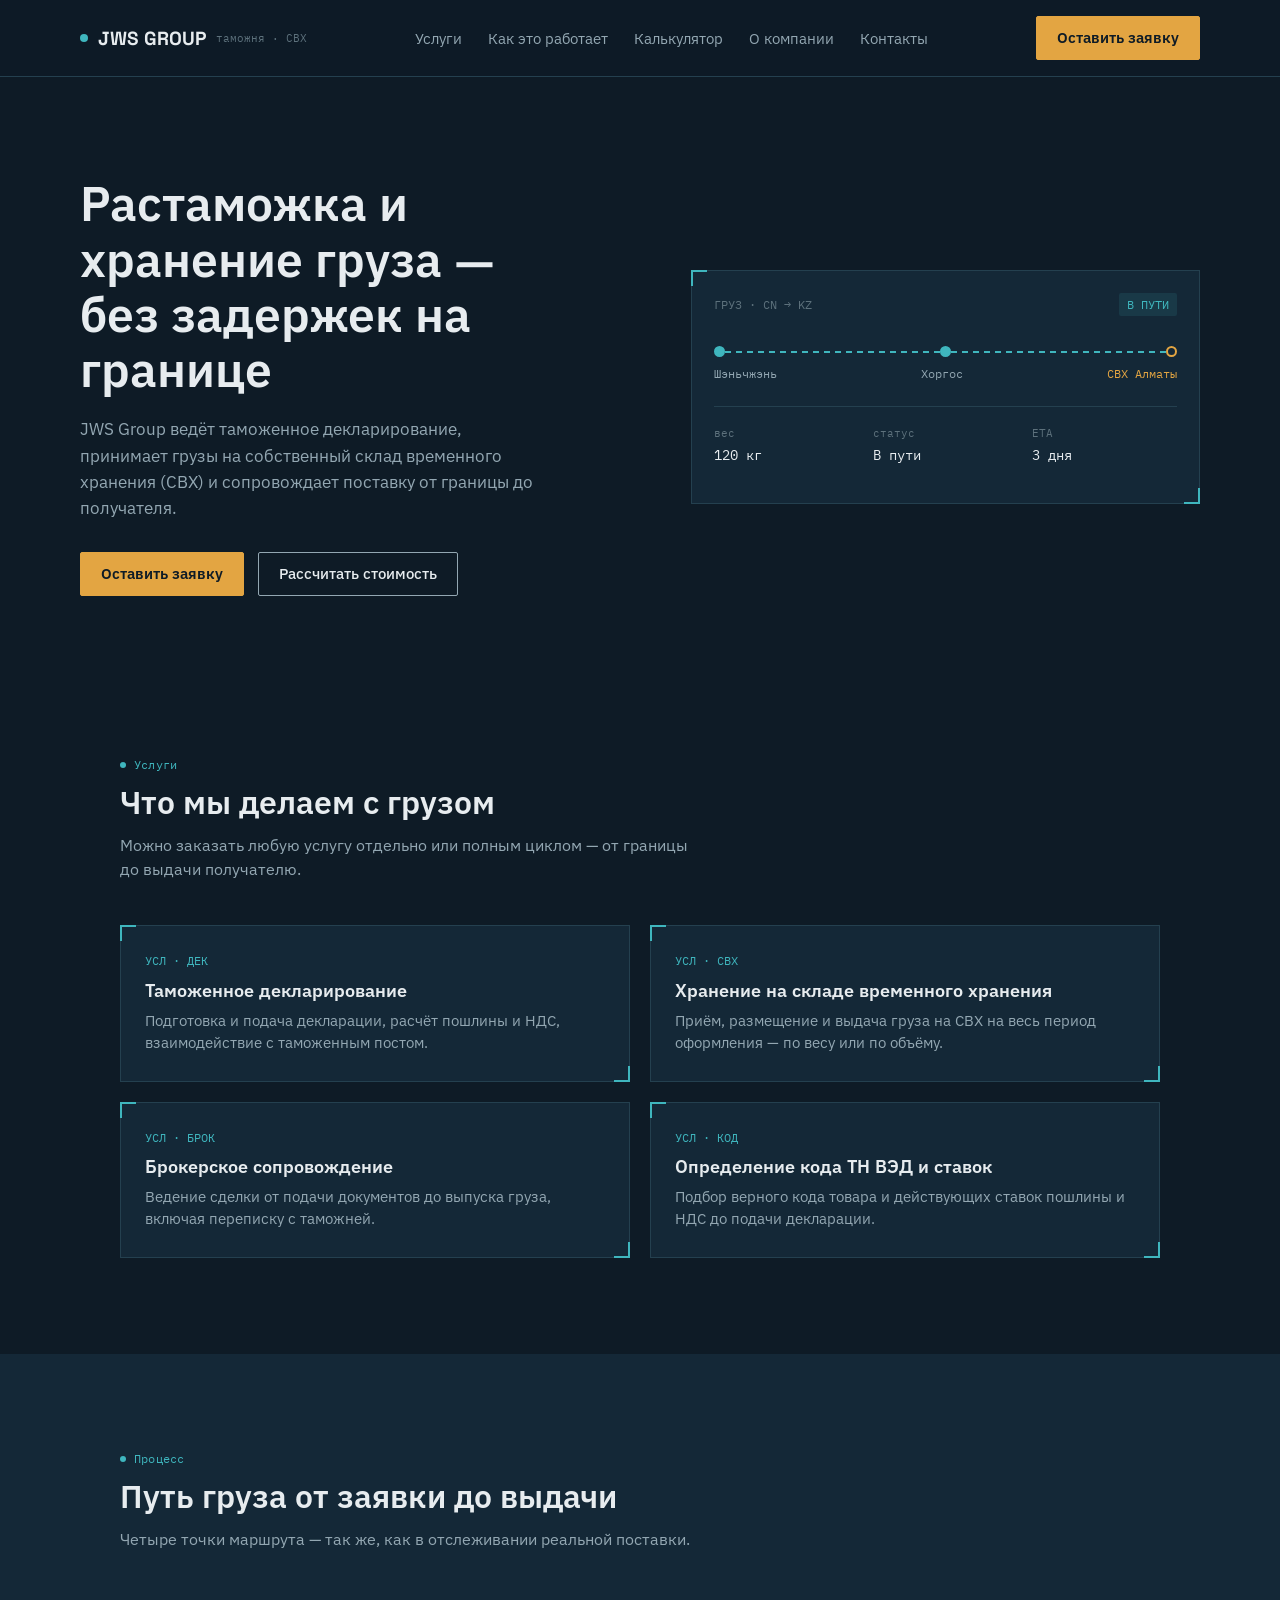
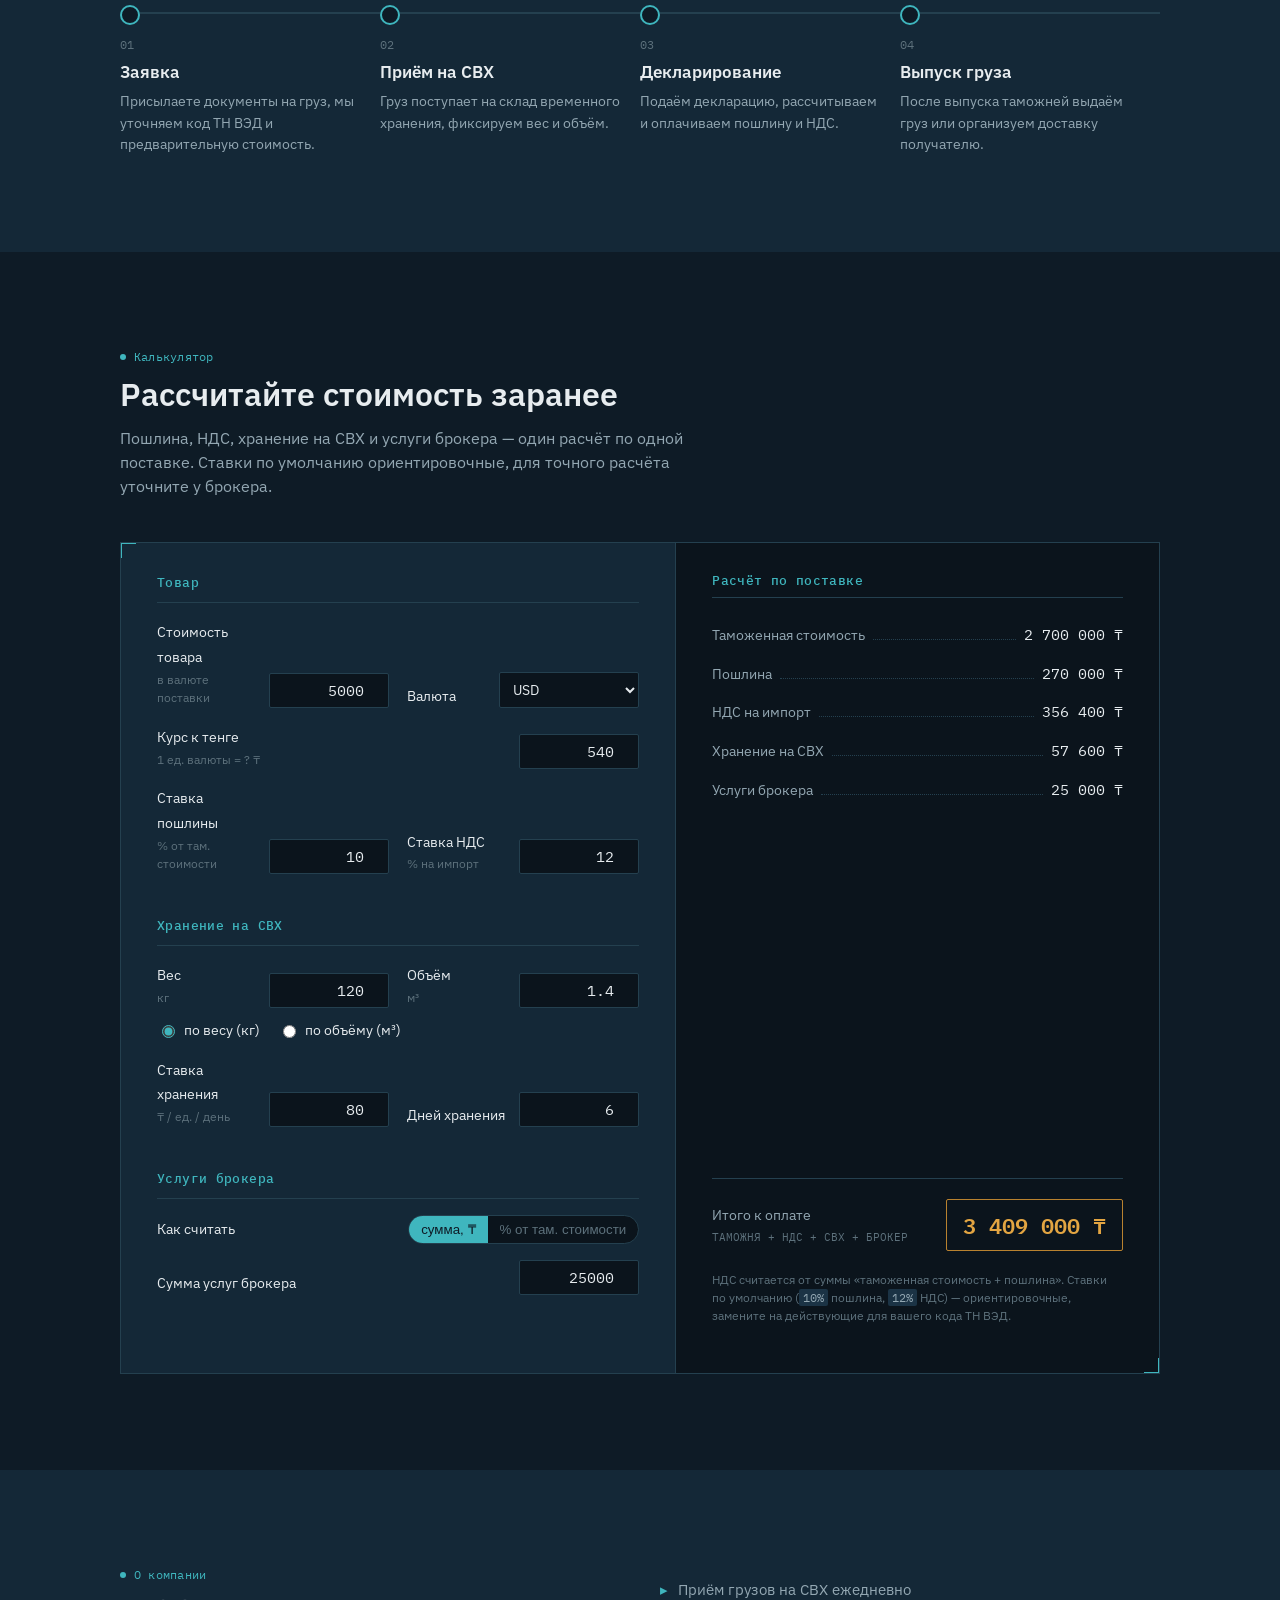
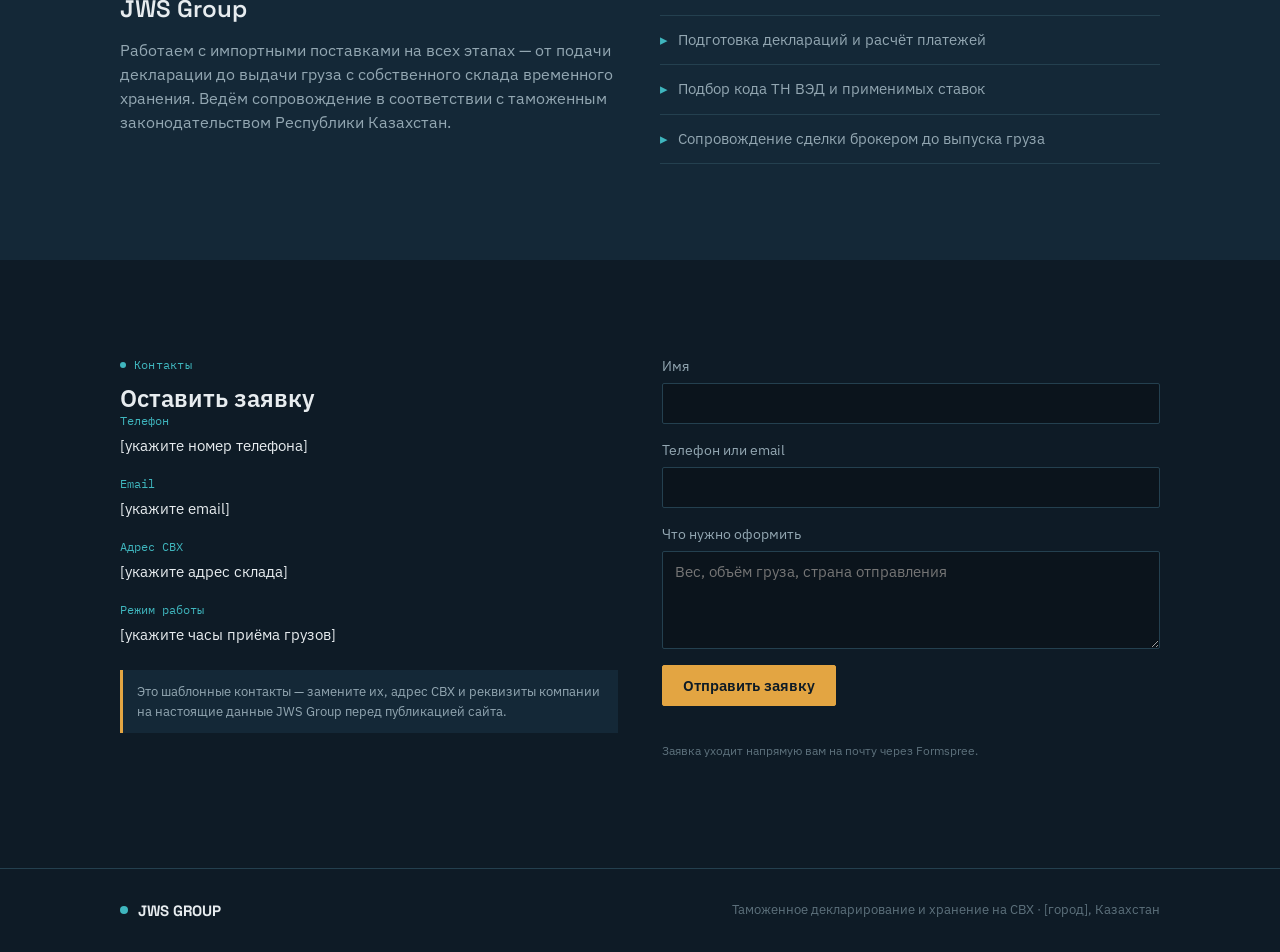
==== index (2).html @ 13d3fc0d "Add files via upload" ====
<!DOCTYPE html>
<html lang="ru">
<head>
<meta charset="UTF-8">
<meta name="viewport" content="width=device-width, initial-scale=1.0">
<title>JWS Group — таможенное декларирование и хранение на СВХ</title>
<meta name="description" content="JWS Group: таможенное декларирование, хранение на складе временного хранения (СВХ) и брокерское сопровождение грузов из Китая в Казахстан.">
<link rel="preconnect" href="https://fonts.googleapis.com">
<link rel="preconnect" href="https://fonts.gstatic.com" crossorigin>
<link href="https://fonts.googleapis.com/css2?family=Space+Grotesk:wght@500;600;700&family=IBM+Plex+Sans:wght@400;500;600&family=IBM+Plex+Mono:wght@400;500;600&display=swap" rel="stylesheet">
<style>
  :root {
    --bg: #0E1B26;
    --bg-panel: #142837;
    --bg-panel-deep: #0B141C;
    --bg-panel-light: #1B3345;
    --ink: #E7ECEF;
    --ink-soft: #93A7B2;
    --ink-faint: #5D717C;
    --line: #24404F;
    --teal: #3FB6BE;
    --teal-deep: #2C8890;
    --amber: #E3A542;
    --amber-deep: #B9822F;
    --display: "Space Grotesk", "IBM Plex Sans", sans-serif;
    --sans: "IBM Plex Sans", -apple-system, sans-serif;
    --mono: "IBM Plex Mono", "Courier New", monospace;
  }

  * { box-sizing: border-box; }
  html { scroll-behavior: smooth; }

  body {
    margin: 0;
    background: var(--bg);
    color: var(--ink);
    font-family: var(--sans);
    line-height: 1.55;
  }

  a { color: inherit; }
  img, svg { display: block; max-width: 100%; }

  .wrap {
    max-width: 1120px;
    margin: 0 auto;
    padding: 0 clamp(18px, 4vw, 40px);
  }

  h1, h2, h3 { font-family: var(--display); margin: 0; line-height: 1.15; font-weight: 600; }

  section { padding: clamp(52px, 8vw, 96px) 0; }

  .section-head { max-width: 58ch; margin-bottom: 44px; }

  .section-tag {
    font-family: var(--mono);
    font-size: 12px;
    color: var(--teal);
    letter-spacing: 0.02em;
    display: flex;
    align-items: center;
    gap: 8px;
    margin-bottom: 10px;
  }

  .section-tag::before {
    content: "";
    width: 6px; height: 6px;
    border-radius: 50%;
    background: var(--teal);
    display: inline-block;
  }

  .section-head h2 { font-size: clamp(24px, 3.2vw, 32px); }
  .section-head p { color: var(--ink-soft); margin-top: 12px; font-size: 15.5px; }

  /* -------- panel with scope-corner brackets -------- */

  .panel {
    position: relative;
    background: var(--bg-panel);
    border: 1px solid var(--line);
    padding: 26px 24px;
  }

  .panel::before, .panel::after,
  .panel .br-tl, .panel .br-br {
    content: "";
    position: absolute;
    width: 14px; height: 14px;
    pointer-events: none;
  }

  .panel::before {
    top: -1px; left: -1px;
    border-top: 2px solid var(--teal);
    border-left: 2px solid var(--teal);
  }

  .panel::after {
    bottom: -1px; right: -1px;
    border-bottom: 2px solid var(--teal);
    border-right: 2px solid var(--teal);
  }

  /* -------- HEADER / NAV -------- */

  header.site {
    border-bottom: 1px solid var(--line);
    background: rgba(14, 27, 38, 0.92);
    backdrop-filter: blur(6px);
    position: sticky;
    top: 0;
    z-index: 30;
  }

  .nav { display: flex; align-items: center; justify-content: space-between; padding: 16px 0; }

  .logo {
    font-family: var(--display);
    font-weight: 700;
    font-size: 19px;
    text-decoration: none;
    display: flex;
    align-items: center;
    gap: 10px;
    color: var(--ink);
  }

  .live-dot {
    width: 8px; height: 8px;
    border-radius: 50%;
    background: var(--teal);
    box-shadow: 0 0 0 0 rgba(63,182,190,0.6);
    animation: livePulse 2.4s ease-out infinite;
  }

  @keyframes livePulse {
    0%   { box-shadow: 0 0 0 0 rgba(63,182,190,0.55); }
    70%  { box-shadow: 0 0 0 8px rgba(63,182,190,0); }
    100% { box-shadow: 0 0 0 0 rgba(63,182,190,0); }
  }

  @media (prefers-reduced-motion: reduce) { .live-dot { animation: none; } }

  .logo .tag { font-family: var(--mono); font-size: 11px; color: var(--ink-faint); font-weight: 400; }

  .nav-links { display: flex; gap: 26px; list-style: none; margin: 0; padding: 0; }
  .nav-links a { text-decoration: none; font-size: 14.5px; color: var(--ink-soft); }
  .nav-links a:hover { color: var(--ink); }

  .btn {
    display: inline-block;
    font-family: var(--sans);
    font-size: 14.5px;
    font-weight: 500;
    text-decoration: none;
    padding: 10px 20px;
    border-radius: 2px;
    border: 1.5px solid var(--ink-soft);
    cursor: pointer;
    background: transparent;
    color: var(--ink);
  }

  .btn--solid { background: var(--amber); border-color: var(--amber); color: #0E1B26; font-weight: 600; }
  .btn--solid:hover { background: var(--amber-deep); border-color: var(--amber-deep); }
  .btn:not(.btn--solid):hover { border-color: var(--ink); }

  .nav-toggle {
    display: none;
    background: none;
    border: 1.5px solid var(--ink-soft);
    border-radius: 2px;
    width: 38px; height: 34px;
    cursor: pointer;
  }
  .nav-toggle span, .nav-toggle::before, .nav-toggle::after {
    content: ""; display: block; height: 2px; background: var(--ink); margin: 6px 8px;
  }

  @media (max-width: 760px) {
    .nav-links, .nav .btn--solid { display: none; }
    .nav-toggle { display: block; }
    header.site.open .nav-links {
      display: flex; flex-direction: column; gap: 0;
      position: absolute; top: 100%; left: 0; right: 0;
      background: var(--bg-panel); border-bottom: 1px solid var(--line); padding: 6px 0;
    }
    header.site.open .nav-links a { padding: 12px clamp(18px, 4vw, 40px); border-bottom: 1px solid var(--line); }
    header.site.open .btn--solid.mobile-cta { display: block; margin: 12px clamp(18px, 4vw, 40px) 16px; text-align: center; }
  }

  /* -------- HERO -------- */

  .hero {
    padding: clamp(56px, 9vw, 100px) 0 clamp(40px, 6vw, 64px);
    display: grid;
    grid-template-columns: 1.05fr 0.95fr;
    gap: 48px;
    align-items: center;
  }

  @media (max-width: 860px) { .hero { grid-template-columns: 1fr; } }

  .hero h1 { font-size: clamp(32px, 4.6vw, 48px); max-width: 15ch; }
  .hero p.lede { margin-top: 18px; font-size: 17px; color: var(--ink-soft); max-width: 46ch; }
  .hero-ctas { display: flex; gap: 14px; margin-top: 30px; flex-wrap: wrap; }

  /* route tracker graphic */

  .tracker { padding: 22px 22px 20px; }
  .tracker-head {
    display: flex; justify-content: space-between; align-items: baseline;
    font-family: var(--mono); font-size: 11.5px; color: var(--ink-faint);
    margin-bottom: 18px;
  }
  .tracker-head .status {
    color: var(--teal);
    background: rgba(63,182,190,0.12);
    padding: 3px 8px;
    border-radius: 2px;
  }

  .route-line {
    display: flex;
    align-items: center;
    margin: 30px 0 8px;
  }
  .route-line .seg {
    flex: 1;
    height: 2px;
    background: repeating-linear-gradient(90deg, var(--teal) 0 6px, transparent 6px 11px);
  }
  .route-line .node {
    width: 11px; height: 11px;
    border-radius: 50%;
    border: 2px solid var(--teal);
    background: var(--bg-panel);
    flex-shrink: 0;
  }
  .route-line .node.active { background: var(--teal); }
  .route-line .node.end { border-color: var(--amber); }

  .route-labels {
    display: flex; justify-content: space-between;
    font-family: var(--mono); font-size: 12px; color: var(--ink-soft);
    margin-bottom: 22px;
  }
  .route-labels span:first-child { text-align: left; }
  .route-labels span:last-child { text-align: right; color: var(--amber); }

  .tracker-meta {
    display: grid;
    grid-template-columns: repeat(3, 1fr);
    gap: 14px;
    border-top: 1px solid var(--line);
    padding-top: 18px;
  }
  .tracker-meta div dt {
    font-family: var(--mono); font-size: 10.5px; color: var(--ink-faint);
    text-transform: none;
  }
  .tracker-meta div dd {
    margin: 4px 0 0; font-family: var(--mono); font-size: 14px; color: var(--ink);
  }

  /* -------- SERVICES (panel grid) -------- */

  .service-grid {
    display: grid;
    grid-template-columns: repeat(2, 1fr);
    gap: 20px;
  }
  @media (max-width: 700px) { .service-grid { grid-template-columns: 1fr; } }

  .service-panel .code {
    font-family: var(--mono); font-size: 12px; color: var(--teal); margin-bottom: 10px; display: block;
  }
  .service-panel h3 { font-size: 18px; margin-bottom: 8px; }
  .service-panel p { margin: 0; color: var(--ink-soft); font-size: 14.5px; }

  /* -------- PROCESS (waypoints on a line) -------- */

  .journey { position: relative; padding-top: 10px; }

  .journey-line {
    position: relative;
    display: grid;
    grid-template-columns: repeat(4, 1fr);
    gap: 0;
  }

  .journey-line::before {
    content: "";
    position: absolute;
    top: 7px; left: 0; right: 0;
    height: 2px;
    background: var(--line);
  }

  @media (max-width: 760px) {
    .journey-line { grid-template-columns: 1fr; gap: 30px; }
    .journey-line::before { top: 0; bottom: 0; left: 7px; width: 2px; height: auto; right: auto; }
  }

  .waypoint { position: relative; padding: 26px 20px 0 0; }

  @media (max-width: 760px) { .waypoint { padding: 0 0 0 30px; } }

  .waypoint::before {
    content: "";
    position: absolute;
    top: 0; left: 0;
    width: 16px; height: 16px;
    border-radius: 50%;
    border: 2px solid var(--teal);
    background: var(--bg);
  }

  @media (max-width: 760px) { .waypoint::before { top: 2px; } }

  .waypoint .num { font-family: var(--mono); font-size: 11.5px; color: var(--ink-faint); }
  .waypoint h3 { font-size: 16.5px; margin: 8px 0 8px; }
  .waypoint p { margin: 0; font-size: 14px; color: var(--ink-soft); }

  /* -------- CALCULATOR (console) -------- */

  .console { padding: 0; overflow: hidden; }
  .console-body { display: grid; grid-template-columns: 1.15fr 1fr; }
  @media (max-width: 780px) { .console-body { grid-template-columns: 1fr; } }

  .console-form { padding: 30px clamp(20px, 3vw, 36px) 36px; border-right: 1px solid var(--line); }
  @media (max-width: 780px) { .console-form { border-right: none; border-bottom: 1px solid var(--line); } }

  fieldset { border: none; padding: 0; margin: 0 0 26px; }

  legend {
    font-family: var(--mono); font-weight: 500; font-size: 12.5px; color: var(--teal);
    letter-spacing: 0.03em; padding: 0 0 10px; border-bottom: 1px solid var(--line);
    width: 100%; margin-bottom: 16px;
  }

  .field { display: grid; grid-template-columns: 1fr auto; align-items: end; column-gap: 12px; margin-bottom: 16px; }
  .field label { font-size: 13.5px; color: var(--ink); }
  .field .hint { display: block; font-size: 12px; color: var(--ink-faint); margin-top: 2px; }

  .field input[type="number"], .field select {
    font-family: var(--mono); font-size: 15px; color: var(--ink);
    background: var(--bg-panel-deep); border: 1px solid var(--line);
    padding: 7px 9px; width: 120px; text-align: right; border-radius: 2px;
  }
  .field select { text-align: left; width: 140px; font-family: var(--sans); font-size: 14px; }

  .field input:focus-visible, .field select:focus-visible, button:focus-visible, .toggle button:focus-visible {
    outline: 2px solid var(--teal); outline-offset: 2px;
  }
  .field input[type="number"]:focus, .field select:focus { border-color: var(--teal); }

  .row-two { display: grid; grid-template-columns: 1fr 1fr; gap: 0 18px; }
  @media (max-width: 440px) { .row-two { grid-template-columns: 1fr; } }

  .broker-toggle { display: flex; align-items: center; justify-content: space-between; gap: 12px; margin-bottom: 16px; }
  .broker-toggle span { font-size: 13.5px; }

  .toggle {
    position: relative; display: inline-flex;
    border: 1px solid var(--line); border-radius: 999px; overflow: hidden;
    font-family: var(--mono); font-size: 12px; background: var(--bg-panel-deep);
  }
  .toggle button { background: transparent; border: none; padding: 6px 12px; cursor: pointer; color: var(--ink-faint); }
  .toggle button[aria-pressed="true"] { background: var(--teal); color: #0E1B26; }

  .storage-basis { display: flex; gap: 18px; margin: -4px 0 16px; flex-wrap: wrap; }
  .storage-basis label { display: flex; align-items: center; gap: 6px; font-size: 13.5px; cursor: pointer; }
  .storage-basis input[type="radio"] { accent-color: var(--teal); }

  .console-readout { padding: 30px clamp(20px, 3vw, 36px) 36px; display: flex; flex-direction: column; background: var(--bg-panel-deep); }

  .console-readout h3 {
    font-family: var(--mono); font-size: 12.5px; font-weight: 500; color: var(--teal);
    letter-spacing: 0.03em; margin: 0 0 18px; border-bottom: 1px solid var(--line); padding-bottom: 10px;
  }

  .receipt__lines { margin: 0 0 20px; padding: 0; }
  .line { display: flex; align-items: baseline; gap: 8px; padding: 8px 0; font-size: 14px; }
  .line dt { white-space: nowrap; color: var(--ink-soft); }
  .line .leader { flex: 1; border-bottom: 1px dotted var(--line); height: 1px; margin-bottom: 4px; }
  .line dd { margin: 0; font-family: var(--mono); font-size: 14.5px; white-space: nowrap; color: var(--ink); }

  .receipt__total {
    margin-top: auto; padding-top: 20px; border-top: 1px solid var(--line);
    display: flex; align-items: center; justify-content: space-between; gap: 16px;
  }
  .receipt__total-label { font-family: var(--sans); font-size: 13.5px; color: var(--ink-soft); }
  .receipt__total-label small { display: block; font-family: var(--mono); font-size: 11px; margin-top: 3px; color: var(--ink-faint); }

  .readout-total {
    font-family: var(--mono); font-weight: 600; font-size: 22px; color: var(--amber);
    border: 1px solid var(--amber-deep); border-radius: 2px; padding: 8px 16px;
    white-space: nowrap; transition: opacity 0.15s ease-out;
  }
  .readout-total.pulse { animation: readoutHit 0.3s ease-out; }
  @keyframes readoutHit {
    0%   { opacity: 0.4; }
    100% { opacity: 1; }
  }
  @media (prefers-reduced-motion: reduce) { .readout-total, .readout-total.pulse { animation: none; transition: none; } }

  .foot-note { margin-top: 20px; font-size: 12px; color: var(--ink-faint); line-height: 1.5; }
  .foot-note code { font-family: var(--mono); background: var(--bg-panel-light); padding: 1px 4px; border-radius: 2px; color: var(--ink-soft); }

  /* -------- ABOUT -------- */

  .about-grid { display: grid; grid-template-columns: 1fr 1fr; gap: 40px; }
  @media (max-width: 760px) { .about-grid { grid-template-columns: 1fr; } }
  .about-grid p { color: var(--ink-soft); font-size: 15.5px; }

  .checklist { list-style: none; margin: 0; padding: 0; }
  .checklist li { padding: 13px 0; border-bottom: 1px solid var(--line); font-size: 14.5px; display: flex; gap: 10px; color: var(--ink-soft); }
  .checklist li::before { content: "▸"; color: var(--teal); flex-shrink: 0; }

  /* -------- CONTACT -------- */

  .contact-grid { display: grid; grid-template-columns: 1fr 1fr; gap: 44px; }
  @media (max-width: 760px) { .contact-grid { grid-template-columns: 1fr; } }

  .contact-info dl { margin: 0; }
  .contact-info dt { font-family: var(--mono); font-size: 11.5px; color: var(--teal); margin-top: 18px; }
  .contact-info dt:first-child { margin-top: 0; }
  .contact-info dd { margin: 4px 0 0; font-size: 15px; color: var(--ink); }

  .placeholder-note {
    margin-top: 24px; padding: 12px 14px; background: var(--bg-panel);
    border-left: 3px solid var(--amber); font-size: 12.5px; color: var(--ink-soft);
  }

  form.contact-form { display: flex; flex-direction: column; gap: 16px; }
  .cf-field { display: flex; flex-direction: column; gap: 6px; }
  .cf-field label { font-size: 13.5px; color: var(--ink-soft); }
  .cf-field input, .cf-field textarea {
    font-family: var(--sans); font-size: 14.5px; color: var(--ink);
    background: var(--bg-panel-deep); border: 1px solid var(--line); border-radius: 2px;
    padding: 10px 12px; resize: vertical;
  }
  .cf-field input:focus-visible, .cf-field textarea:focus-visible { outline: 2px solid var(--teal); outline-offset: 1px; }
  .contact-form .btn--solid { align-self: flex-start; }

  /* -------- FOOTER -------- */

  footer.site { border-top: 1px solid var(--line); padding: 30px 0; }
  .footer-row { display: flex; justify-content: space-between; align-items: center; flex-wrap: wrap; gap: 12px; font-size: 13px; color: var(--ink-faint); }
  .footer-row .logo { font-size: 15px; }
</style>
</head>
<body>

<header class="site" id="siteHeader">
  <div class="wrap nav">
    <a class="logo" href="#top"><span class="live-dot"></span>JWS GROUP <span class="tag">таможня · СВХ</span></a>
    <nav>
      <ul class="nav-links">
        <li><a href="#services">Услуги</a></li>
        <li><a href="#process">Как это работает</a></li>
        <li><a href="#calculator">Калькулятор</a></li>
        <li><a href="#about">О компании</a></li>
        <li><a href="#contact">Контакты</a></li>
      </ul>
    </nav>
    <a class="btn btn--solid" href="#contact">Оставить заявку</a>
    <button class="nav-toggle" id="navToggle" aria-label="Открыть меню" aria-expanded="false"></button>
  </div>
</header>

<main id="top">

  <section class="hero wrap">
    <div>
      <h1>Растаможка и хранение груза — без задержек на границе</h1>
      <p class="lede">JWS Group ведёт таможенное декларирование, принимает грузы на собственный склад временного хранения (СВХ) и сопровождает поставку от границы до получателя.</p>
      <div class="hero-ctas">
        <a class="btn btn--solid" href="#contact">Оставить заявку</a>
        <a class="btn" href="#calculator">Рассчитать стоимость</a>
      </div>
    </div>

    <div class="panel tracker">
      <div class="tracker-head">
        <span>ГРУЗ · CN → KZ</span>
        <span class="status">В ПУТИ</span>
      </div>

      <div class="route-line">
        <div class="node active"></div>
        <div class="seg"></div>
        <div class="node active"></div>
        <div class="seg"></div>
        <div class="node end"></div>
      </div>
      <div class="route-labels">
        <span>Шэньчжэнь</span>
        <span>Хоргос</span>
        <span>СВХ Алматы</span>
      </div>

      <dl class="tracker-meta">
        <div><dt>вес</dt><dd>120 кг</dd></div>
        <div><dt>статус</dt><dd>В пути</dd></div>
        <div><dt>ETA</dt><dd>3 дня</dd></div>
      </dl>
    </div>
  </section>

  <section id="services">
    <div class="wrap">
      <div class="section-head">
        <span class="section-tag">Услуги</span>
        <h2>Что мы делаем с грузом</h2>
        <p>Можно заказать любую услугу отдельно или полным циклом — от границы до выдачи получателю.</p>
      </div>

      <div class="service-grid">
        <div class="panel service-panel">
          <span class="code">УСЛ · ДЕК</span>
          <h3>Таможенное декларирование</h3>
          <p>Подготовка и подача декларации, расчёт пошлины и НДС, взаимодействие с таможенным постом.</p>
        </div>
        <div class="panel service-panel">
          <span class="code">УСЛ · СВХ</span>
          <h3>Хранение на складе временного хранения</h3>
          <p>Приём, размещение и выдача груза на СВХ на весь период оформления — по весу или по объёму.</p>
        </div>
        <div class="panel service-panel">
          <span class="code">УСЛ · БРОК</span>
          <h3>Брокерское сопровождение</h3>
          <p>Ведение сделки от подачи документов до выпуска груза, включая переписку с таможней.</p>
        </div>
        <div class="panel service-panel">
          <span class="code">УСЛ · КОД</span>
          <h3>Определение кода ТН ВЭД и ставок</h3>
          <p>Подбор верного кода товара и действующих ставок пошлины и НДС до подачи декларации.</p>
        </div>
      </div>
    </div>
  </section>

  <section id="process" style="background: var(--bg-panel);">
    <div class="wrap">
      <div class="section-head">
        <span class="section-tag">Процесс</span>
        <h2>Путь груза от заявки до выдачи</h2>
        <p>Четыре точки маршрута — так же, как в отслеживании реальной поставки.</p>
      </div>

      <div class="journey">
        <div class="journey-line">
          <div class="waypoint">
            <span class="num">01</span>
            <h3>Заявка</h3>
            <p>Присылаете документы на груз, мы уточняем код ТН ВЭД и предварительную стоимость.</p>
          </div>
          <div class="waypoint">
            <span class="num">02</span>
            <h3>Приём на СВХ</h3>
            <p>Груз поступает на склад временного хранения, фиксируем вес и объём.</p>
          </div>
          <div class="waypoint">
            <span class="num">03</span>
            <h3>Декларирование</h3>
            <p>Подаём декларацию, рассчитываем и оплачиваем пошлину и НДС.</p>
          </div>
          <div class="waypoint">
            <span class="num">04</span>
            <h3>Выпуск груза</h3>
            <p>После выпуска таможней выдаём груз или организуем доставку получателю.</p>
          </div>
        </div>
      </div>
    </div>
  </section>

  <section id="calculator">
    <div class="wrap">
      <div class="section-head">
        <span class="section-tag">Калькулятор</span>
        <h2>Рассчитайте стоимость заранее</h2>
        <p>Пошлина, НДС, хранение на СВХ и услуги брокера — один расчёт по одной поставке. Ставки по умолчанию ориентировочные, для точного расчёта уточните у брокера.</p>
      </div>

      <div class="panel console">
        <div class="console-body">
          <form class="console-form" id="calcForm">

            <fieldset>
              <legend>Товар</legend>
              <div class="row-two">
                <div class="field">
                  <div><label for="value">Стоимость товара</label><span class="hint">в валюте поставки</span></div>
                  <input type="number" id="value" min="0" step="0.01" value="5000">
                </div>
                <div class="field">
                  <div><label for="currency">Валюта</label></div>
                  <select id="currency">
                    <option value="USD">USD</option>
                    <option value="CNY">CNY</option>
                    <option value="KZT">KZT</option>
                  </select>
                </div>
              </div>
              <div class="field">
                <div><label for="rate">Курс к тенге</label><span class="hint">1 ед. валюты = ? ₸</span></div>
                <input type="number" id="rate" min="0" step="0.01" value="540">
              </div>
              <div class="row-two">
                <div class="field">
                  <div><label for="duty">Ставка пошлины</label><span class="hint">% от там. стоимости</span></div>
                  <input type="number" id="duty" min="0" step="0.1" value="10">
                </div>
                <div class="field">
                  <div><label for="vat">Ставка НДС</label><span class="hint">% на импорт</span></div>
                  <input type="number" id="vat" min="0" step="0.1" value="12">
                </div>
              </div>
            </fieldset>

            <fieldset>
              <legend>Хранение на СВХ</legend>
              <div class="row-two">
                <div class="field">
                  <div><label for="weight">Вес</label><span class="hint">кг</span></div>
                  <input type="number" id="weight" min="0" step="0.1" value="120">
                </div>
                <div class="field">
                  <div><label for="volume">Объём</label><span class="hint">м³</span></div>
                  <input type="number" id="volume" min="0" step="0.01" value="1.4">
                </div>
              </div>
              <div class="storage-basis" role="radiogroup" aria-label="База начисления хранения">
                <label><input type="radio" name="basis" value="weight" checked> по весу (кг)</label>
                <label><input type="radio" name="basis" value="volume"> по объёму (м³)</label>
              </div>
              <div class="row-two">
                <div class="field">
                  <div><label for="storageRate">Ставка хранения</label><span class="hint">₸ / ед. / день</span></div>
                  <input type="number" id="storageRate" min="0" step="1" value="80">
                </div>
                <div class="field">
                  <div><label for="days">Дней хранения</label></div>
                  <input type="number" id="days" min="0" step="1" value="6">
                </div>
              </div>
            </fieldset>

            <fieldset>
              <legend>Услуги брокера</legend>
              <div class="broker-toggle">
                <span>Как считать</span>
                <div class="toggle" id="brokerToggle">
                  <button type="button" data-mode="fixed" aria-pressed="true">сумма, ₸</button>
                  <button type="button" data-mode="percent" aria-pressed="false">% от там. стоимости</button>
                </div>
              </div>
              <div class="field">
                <div><label for="brokerValue" id="brokerValueLabel">Сумма услуг брокера</label></div>
                <input type="number" id="brokerValue" min="0" step="1" value="25000">
              </div>
            </fieldset>
          </form>

          <aside class="console-readout" aria-live="polite">
            <h3>Расчёт по поставке</h3>
            <dl class="receipt__lines">
              <div class="line"><dt>Таможенная стоимость</dt><div class="leader"></div><dd id="outValue">0 ₸</dd></div>
              <div class="line"><dt>Пошлина</dt><div class="leader"></div><dd id="outDuty">0 ₸</dd></div>
              <div class="line"><dt>НДС на импорт</dt><div class="leader"></div><dd id="outVat">0 ₸</dd></div>
              <div class="line"><dt>Хранение на СВХ</dt><div class="leader"></div><dd id="outStorage">0 ₸</dd></div>
              <div class="line"><dt>Услуги брокера</dt><div class="leader"></div><dd id="outBroker">0 ₸</dd></div>
            </dl>
            <div class="receipt__total">
              <div class="receipt__total-label">Итого к оплате<small>ТАМОЖНЯ + НДС + СВХ + БРОКЕР</small></div>
              <div class="readout-total" id="outTotal">0 ₸</div>
            </div>
            <p class="foot-note">НДС считается от суммы «таможенная стоимость + пошлина». Ставки по умолчанию (<code>10%</code> пошлина, <code>12%</code> НДС) — ориентировочные, замените на действующие для вашего кода ТН ВЭД.</p>
          </aside>
        </div>
      </div>
    </div>
  </section>

  <section id="about" style="background: var(--bg-panel);">
    <div class="wrap about-grid">
      <div>
        <span class="section-tag">О компании</span>
        <h2>JWS Group</h2>
        <p style="margin-top:16px;">Работаем с импортными поставками на всех этапах — от подачи декларации до выдачи груза с собственного склада временного хранения. Ведём сопровождение в соответствии с таможенным законодательством Республики Казахстан.</p>
      </div>
      <ul class="checklist">
        <li>Приём грузов на СВХ ежедневно</li>
        <li>Подготовка деклараций и расчёт платежей</li>
        <li>Подбор кода ТН ВЭД и применимых ставок</li>
        <li>Сопровождение сделки брокером до выпуска груза</li>
      </ul>
    </div>
  </section>

  <section id="contact">
    <div class="wrap contact-grid">
      <div class="contact-info">
        <span class="section-tag">Контакты</span>
        <h2>Оставить заявку</h2>
        <dl>
          <dt>Телефон</dt><dd>[укажите номер телефона]</dd>
          <dt>Email</dt><dd>[укажите email]</dd>
          <dt>Адрес СВХ</dt><dd>[укажите адрес склада]</dd>
          <dt>Режим работы</dt><dd>[укажите часы приёма грузов]</dd>
        </dl>
        <p class="placeholder-note">Это шаблонные контакты — замените их, адрес СВХ и реквизиты компании на настоящие данные JWS Group перед публикацией сайта.</p>
      </div>

      <form class="contact-form" id="contactForm" action="https://formspree.io/f/ЗАМЕНИТЕ_НА_СВОЙ_ID" method="POST">
        <div class="cf-field">
          <label for="cf-name">Имя</label>
          <input type="text" id="cf-name" name="name" required>
        </div>
        <div class="cf-field">
          <label for="cf-contact">Телефон или email</label>
          <input type="text" id="cf-contact" name="contact" required>
        </div>
        <div class="cf-field">
          <label for="cf-message">Что нужно оформить</label>
          <textarea id="cf-message" name="message" rows="4" placeholder="Вес, объём груза, страна отправления"></textarea>
        </div>
        <button type="submit" class="btn btn--solid">Отправить заявку</button>
        <p class="foot-note" id="formStatus">Заявка уходит напрямую вам на почту через Formspree.</p>
      </form>
    </div>
  </section>

</main>

<footer class="site">
  <div class="wrap footer-row">
    <span class="logo"><span class="live-dot"></span>JWS GROUP</span>
    <span>Таможенное декларирование и хранение на СВХ · [город], Казахстан</span>
  </div>
</footer>

<script>
(function () {
  // mobile nav
  const header = document.getElementById('siteHeader');
  const toggle = document.getElementById('navToggle');
  toggle.addEventListener('click', () => {
    const open = header.classList.toggle('open');
    toggle.setAttribute('aria-expanded', String(open));
  });
  document.querySelectorAll('.nav-links a').forEach(a =>
    a.addEventListener('click', () => header.classList.remove('open')));

  // calculator
  const $ = (id) => document.getElementById(id);
  const inputs = {
    value: $('value'), currency: $('currency'), rate: $('rate'),
    duty: $('duty'), vat: $('vat'), weight: $('weight'), volume: $('volume'),
    storageRate: $('storageRate'), days: $('days'), brokerValue: $('brokerValue'),
  };
  let brokerMode = 'fixed';
  const brokerToggle = $('brokerToggle');
  const brokerValueLabel = $('brokerValueLabel');

  brokerToggle.addEventListener('click', (e) => {
    const btn = e.target.closest('button[data-mode]');
    if (!btn) return;
    brokerMode = btn.dataset.mode;
    [...brokerToggle.querySelectorAll('button')].forEach(b =>
      b.setAttribute('aria-pressed', String(b === btn)));
    brokerValueLabel.textContent = brokerMode === 'fixed' ? 'Сумма услуг брокера' : 'Процент услуг брокера';
    inputs.brokerValue.step = brokerMode === 'fixed' ? '1' : '0.1';
    calc();
  });

  const num = (el) => { const v = parseFloat(el.value); return Number.isFinite(v) ? v : 0; };
  const kzt = (n) => Math.round(n).toLocaleString('ru-RU') + ' ₸';

  function calc() {
    const currency = inputs.currency.value;
    const rate = currency === 'KZT' ? 1 : num(inputs.rate);
    const customsValue = num(inputs.value) * rate;
    const duty = customsValue * (num(inputs.duty) / 100);
    const vat = (customsValue + duty) * (num(inputs.vat) / 100);
    const basis = document.querySelector('input[name="basis"]:checked').value;
    const qty = basis === 'weight' ? num(inputs.weight) : num(inputs.volume);
    const storage = num(inputs.storageRate) * qty * num(inputs.days);
    const brokerRaw = num(inputs.brokerValue);
    const broker = brokerMode === 'fixed' ? brokerRaw : customsValue * (brokerRaw / 100);
    const total = customsValue + duty + vat + storage + broker;

    $('outValue').textContent = kzt(customsValue);
    $('outDuty').textContent = kzt(duty);
    $('outVat').textContent = kzt(vat);
    $('outStorage').textContent = kzt(storage);
    $('outBroker').textContent = kzt(broker);

    const readout = $('outTotal');
    readout.textContent = kzt(total);
    readout.classList.remove('pulse');
    void readout.offsetWidth;
    readout.classList.add('pulse');
  }

  document.getElementById('calcForm').addEventListener('input', calc);
  document.getElementById('calcForm').addEventListener('change', calc);
  calc();

  // contact form -> Formspree
  const contactForm = document.getElementById('contactForm');
  const formStatus = document.getElementById('formStatus');

  contactForm.addEventListener('submit', async (e) => {
    e.preventDefault();
    const submitBtn = contactForm.querySelector('button[type="submit"]');
    submitBtn.disabled = true;
    formStatus.textContent = 'Отправляем заявку…';

    try {
      const response = await fetch(contactForm.action, {
        method: 'POST',
        body: new FormData(contactForm),
        headers: { 'Accept': 'application/json' },
      });

      if (response.ok) {
        formStatus.textContent = 'Заявка отправлена. Мы свяжемся с вами в ближайшее время.';
        contactForm.reset();
      } else {
        formStatus.textContent = 'Не удалось отправить заявку. Проверьте, что ID формы Formspree указан верно, или напишите нам напрямую.';
      }
    } catch (err) {
      formStatus.textContent = 'Не удалось отправить заявку — проверьте подключение к интернету и попробуйте ещё раз.';
    } finally {
      submitBtn.disabled = false;
    }
  });
})();
</script>

</body>
</html>
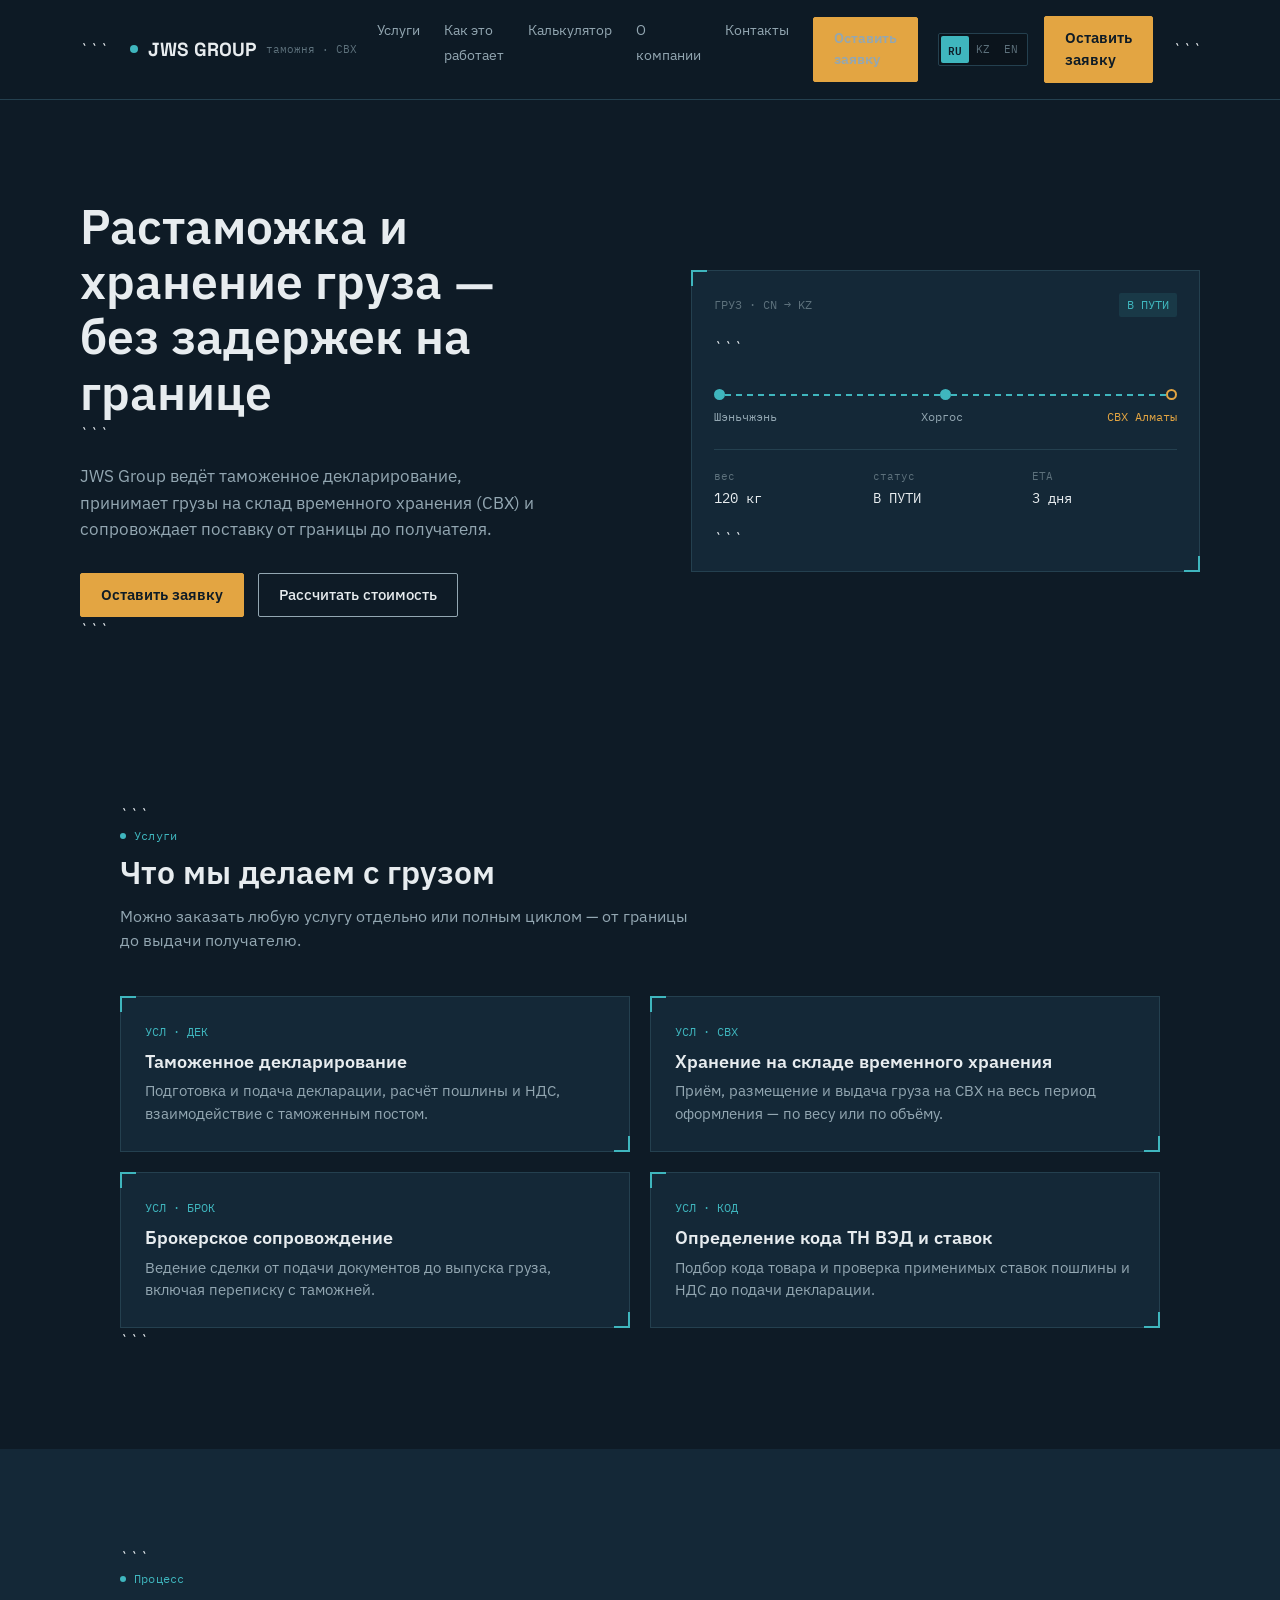
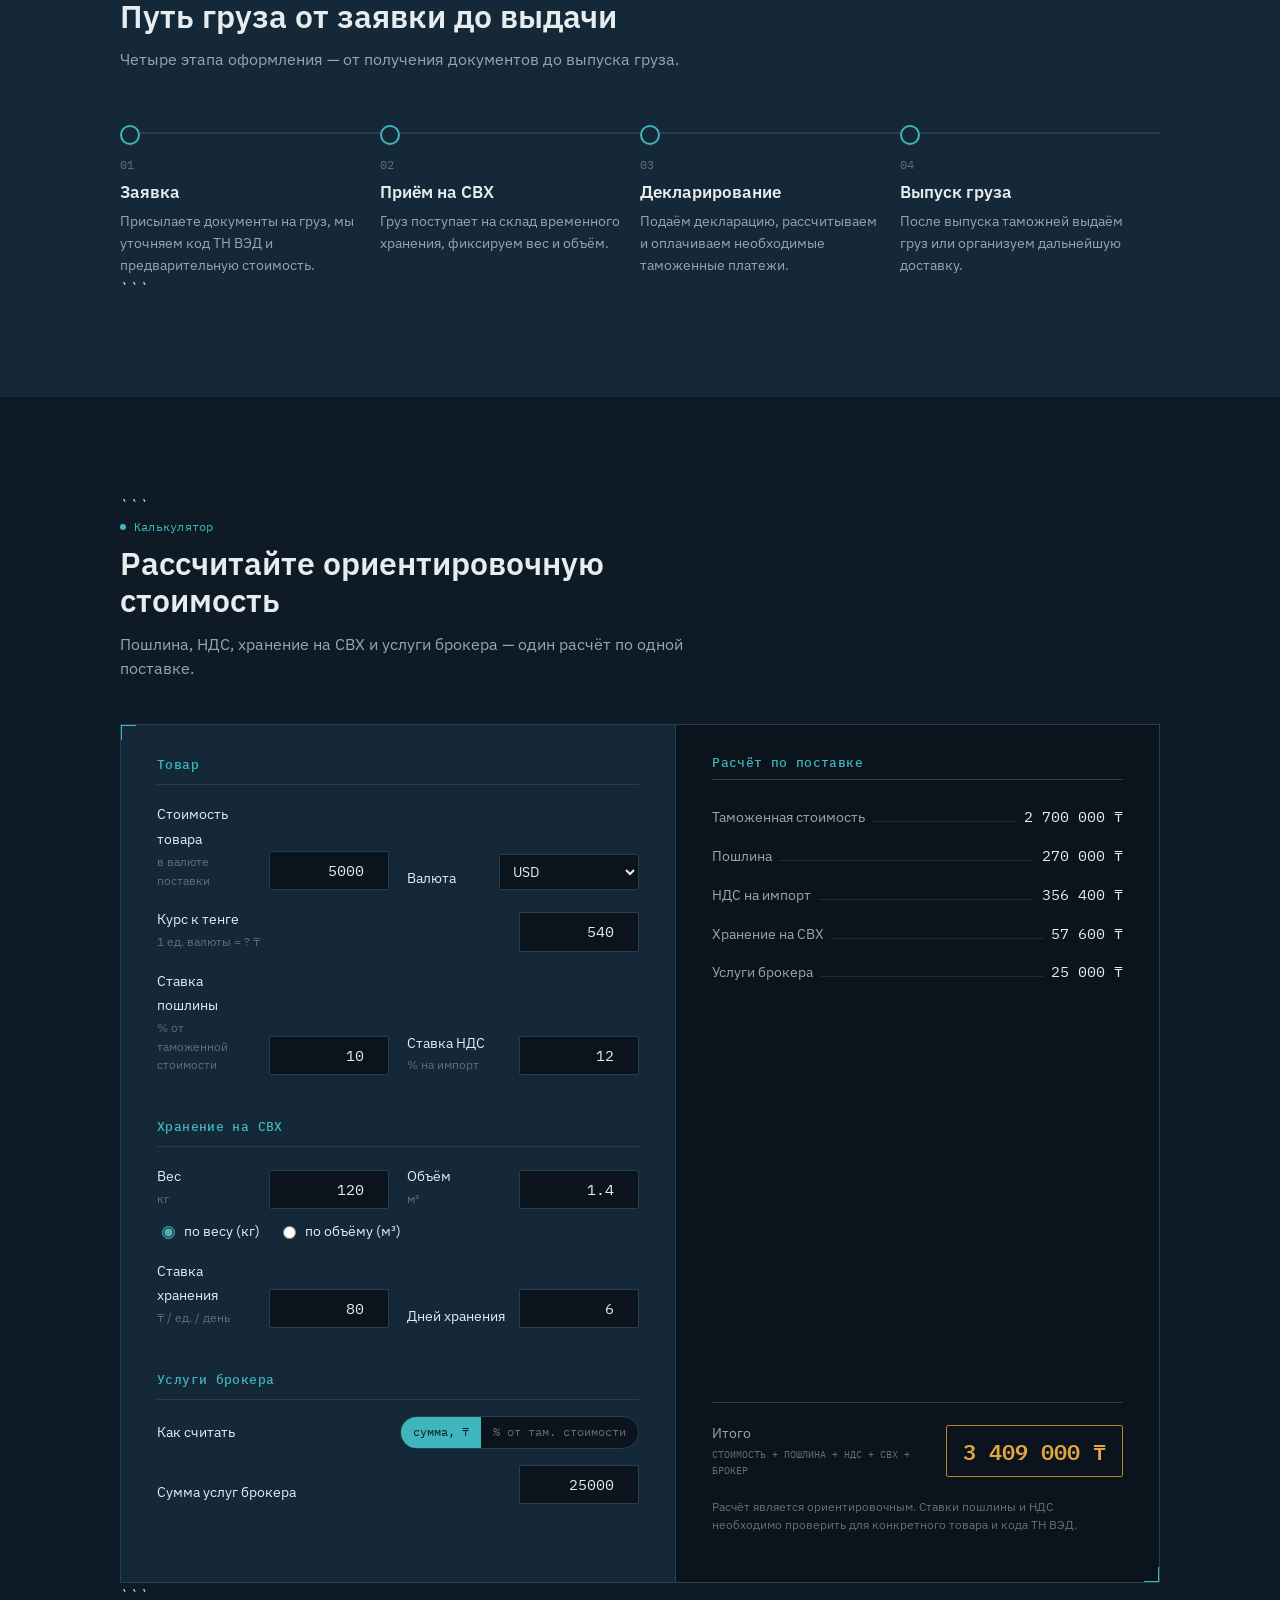
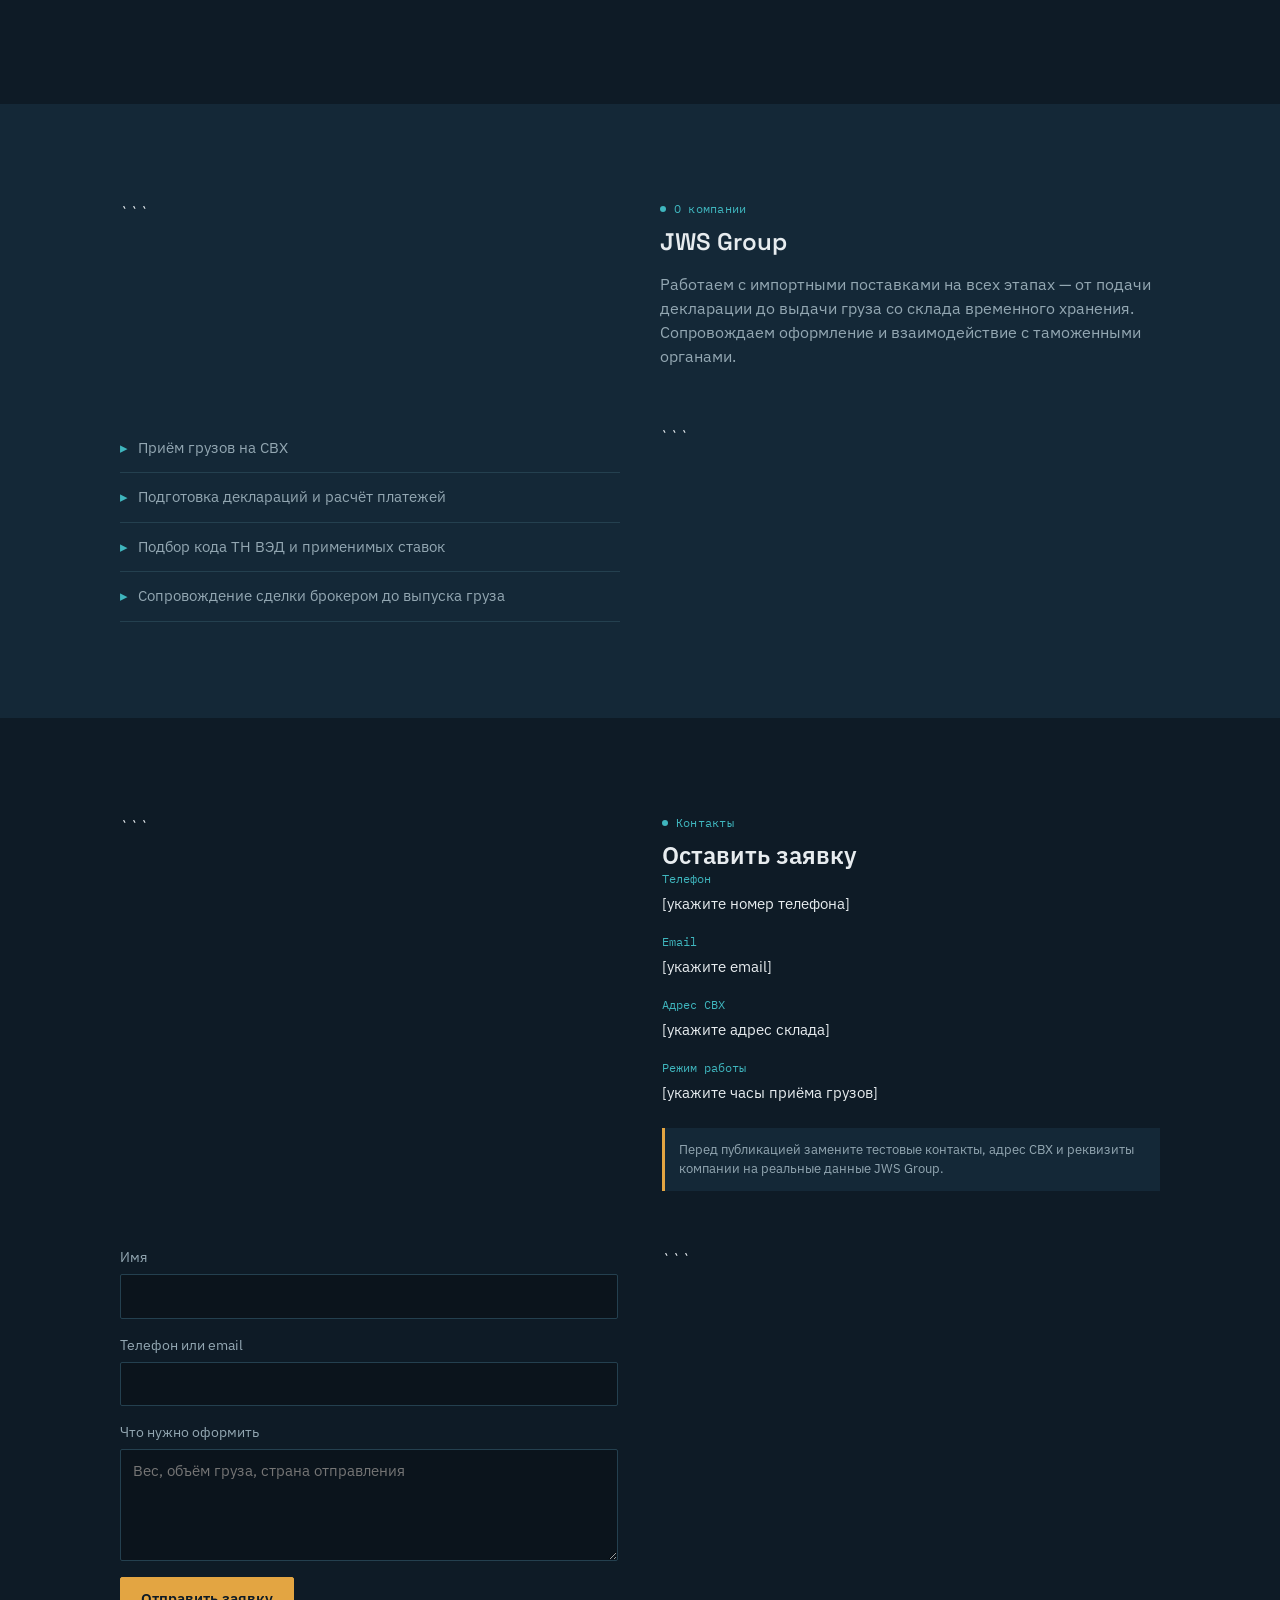
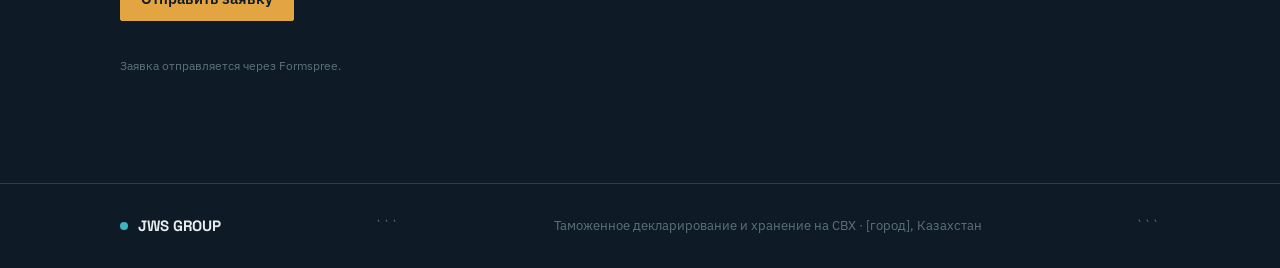
==== commit e241188f: "Update print statement from 'Hello' to 'Goodbye'" ====
--- a/index (2).html
+++ b/index (2).html
@@ -1,847 +1,2096 @@
 <!DOCTYPE html>
+
 <html lang="ru">
 <head>
 <meta charset="UTF-8">
 <meta name="viewport" content="width=device-width, initial-scale=1.0">
-<title>JWS Group — таможенное декларирование и хранение на СВХ</title>
-<meta name="description" content="JWS Group: таможенное декларирование, хранение на складе временного хранения (СВХ) и брокерское сопровождение грузов из Китая в Казахстан.">
+
+<title>JWS Group — таможенное оформление и СВХ</title>
+<meta name="description" content="JWS Group — таможенное декларирование, хранение на СВХ и брокерское сопровождение грузов из Китая в Казахстан.">
+<meta name="theme-color" content="#0E1B26">
+<meta name="robots" content="index, follow">
+
+<meta property="og:type" content="website">
+<meta property="og:title" content="JWS Group — Customs & Logistics">
+<meta property="og:description" content="Таможенное декларирование, СВХ и брокерское сопровождение грузов из Китая в Казахстан.">
+<meta property="og:locale" content="ru_RU">
+
 <link rel="preconnect" href="https://fonts.googleapis.com">
 <link rel="preconnect" href="https://fonts.gstatic.com" crossorigin>
 <link href="https://fonts.googleapis.com/css2?family=Space+Grotesk:wght@500;600;700&family=IBM+Plex+Sans:wght@400;500;600&family=IBM+Plex+Mono:wght@400;500;600&display=swap" rel="stylesheet">
+
 <style>
-  :root {
-    --bg: #0E1B26;
-    --bg-panel: #142837;
-    --bg-panel-deep: #0B141C;
-    --bg-panel-light: #1B3345;
-    --ink: #E7ECEF;
-    --ink-soft: #93A7B2;
-    --ink-faint: #5D717C;
-    --line: #24404F;
-    --teal: #3FB6BE;
-    --teal-deep: #2C8890;
-    --amber: #E3A542;
-    --amber-deep: #B9822F;
-    --display: "Space Grotesk", "IBM Plex Sans", sans-serif;
-    --sans: "IBM Plex Sans", -apple-system, sans-serif;
-    --mono: "IBM Plex Mono", "Courier New", monospace;
+:root {
+  --bg:#0E1B26;
+  --bg-panel:#142837;
+  --bg-panel-deep:#0B141C;
+  --bg-panel-light:#1B3345;
+  --ink:#E7ECEF;
+  --ink-soft:#93A7B2;
+  --ink-faint:#5D717C;
+  --line:#24404F;
+  --teal:#3FB6BE;
+  --teal-deep:#2C8890;
+  --amber:#E3A542;
+  --amber-deep:#B9822F;
+  --display:"Space Grotesk","IBM Plex Sans",sans-serif;
+  --sans:"IBM Plex Sans",-apple-system,BlinkMacSystemFont,"Segoe UI",sans-serif;
+  --mono:"IBM Plex Mono","Courier New",monospace;
+}
+
+*{box-sizing:border-box}
+html{scroll-behavior:smooth}
+body{
+  margin:0;
+  background:var(--bg);
+  color:var(--ink);
+  font-family:var(--sans);
+  line-height:1.55;
+}
+body::selection{background:var(--teal);color:var(--bg)}
+a{color:inherit}
+button,input,textarea,select{font:inherit}
+img,svg{display:block;max-width:100%}
+
+.wrap{
+  max-width:1120px;
+  margin:0 auto;
+  padding:0 clamp(18px,4vw,40px);
+}
+
+h1,h2,h3{
+  font-family:var(--display);
+  margin:0;
+  line-height:1.15;
+  font-weight:600;
+}
+
+section{padding:clamp(52px,8vw,96px) 0}
+
+.section-head{
+  max-width:58ch;
+  margin-bottom:44px;
+}
+
+.section-tag{
+  font-family:var(--mono);
+  font-size:12px;
+  color:var(--teal);
+  letter-spacing:.02em;
+  display:flex;
+  align-items:center;
+  gap:8px;
+  margin-bottom:10px;
+}
+
+.section-tag::before{
+  content:"";
+  width:6px;
+  height:6px;
+  border-radius:50%;
+  background:var(--teal);
+}
+
+.section-head h2{font-size:clamp(24px,3.2vw,32px)}
+.section-head p{
+  color:var(--ink-soft);
+  margin-top:12px;
+  font-size:15.5px;
+}
+
+.panel{
+  position:relative;
+  background:var(--bg-panel);
+  border:1px solid var(--line);
+  padding:26px 24px;
+}
+
+.panel::before,
+.panel::after{
+  content:"";
+  position:absolute;
+  width:14px;
+  height:14px;
+  pointer-events:none;
+}
+
+.panel::before{
+  top:-1px;
+  left:-1px;
+  border-top:2px solid var(--teal);
+  border-left:2px solid var(--teal);
+}
+
+.panel::after{
+  bottom:-1px;
+  right:-1px;
+  border-bottom:2px solid var(--teal);
+  border-right:2px solid var(--teal);
+}
+
+/* HEADER */
+
+header.site{
+  border-bottom:1px solid var(--line);
+  background:rgba(14,27,38,.94);
+  backdrop-filter:blur(8px);
+  position:sticky;
+  top:0;
+  z-index:30;
+}
+
+.nav{
+  display:flex;
+  align-items:center;
+  justify-content:space-between;
+  gap:20px;
+  padding:16px 0;
+}
+
+.logo{
+  font-family:var(--display);
+  font-weight:700;
+  font-size:19px;
+  text-decoration:none;
+  display:flex;
+  align-items:center;
+  gap:10px;
+  color:var(--ink);
+  white-space:nowrap;
+}
+
+.live-dot{
+  width:8px;
+  height:8px;
+  border-radius:50%;
+  background:var(--teal);
+  box-shadow:0 0 0 0 rgba(63,182,190,.6);
+  animation:livePulse 2.4s ease-out infinite;
+}
+
+@keyframes livePulse{
+  0%{box-shadow:0 0 0 0 rgba(63,182,190,.55)}
+  70%{box-shadow:0 0 0 8px rgba(63,182,190,0)}
+  100%{box-shadow:0 0 0 0 rgba(63,182,190,0)}
+}
+
+.logo .tag{
+  font-family:var(--mono);
+  font-size:11px;
+  color:var(--ink-faint);
+  font-weight:400;
+}
+
+.nav-right{
+  display:flex;
+  align-items:center;
+  gap:16px;
+}
+
+.nav-links{
+  display:flex;
+  gap:24px;
+  list-style:none;
+  margin:0;
+  padding:0;
+}
+
+.nav-links a{
+  text-decoration:none;
+  font-size:14px;
+  color:var(--ink-soft);
+  transition:color .2s;
+}
+
+.nav-links a:hover{color:var(--ink)}
+
+.lang-switch{
+  display:flex;
+  align-items:center;
+  border:1px solid var(--line);
+  background:var(--bg-panel-deep);
+  border-radius:2px;
+  padding:2px;
+}
+
+.lang-switch button{
+  border:0;
+  background:transparent;
+  color:var(--ink-faint);
+  cursor:pointer;
+  padding:5px 7px;
+  font-family:var(--mono);
+  font-size:11px;
+  border-radius:2px;
+}
+
+.lang-switch button:hover{color:var(--ink)}
+
+.lang-switch button.active{
+  background:var(--teal);
+  color:var(--bg);
+  font-weight:600;
+}
+
+.btn{
+  display:inline-block;
+  font-family:var(--sans);
+  font-size:14.5px;
+  font-weight:500;
+  text-decoration:none;
+  padding:10px 20px;
+  border-radius:2px;
+  border:1.5px solid var(--ink-soft);
+  cursor:pointer;
+  background:transparent;
+  color:var(--ink);
+  transition:.2s ease;
+}
+
+.btn:hover{transform:translateY(-1px)}
+
+.btn--solid{
+  background:var(--amber);
+  border-color:var(--amber);
+  color:#0E1B26;
+  font-weight:600;
+}
+
+.btn--solid:hover{
+  background:var(--amber-deep);
+  border-color:var(--amber-deep);
+}
+
+.nav-toggle{
+  display:none;
+  background:none;
+  border:1.5px solid var(--ink-soft);
+  border-radius:2px;
+  width:38px;
+  height:34px;
+  cursor:pointer;
+}
+
+.nav-toggle span,
+.nav-toggle::before,
+.nav-toggle::after{
+  content:"";
+  display:block;
+  height:2px;
+  background:var(--ink);
+  margin:6px 8px;
+}
+
+@media(max-width:900px){
+  .nav-links{gap:14px}
+  .nav .btn--solid{display:none}
+}
+
+@media(max-width:760px){
+  .nav-links{display:none}
+  .nav-toggle{display:block}
+  .logo .tag{display:none}
+
+  header.site.open .nav-links{
+    display:flex;
+    flex-direction:column;
+    gap:0;
+    position:absolute;
+    top:100%;
+    left:0;
+    right:0;
+    background:var(--bg-panel);
+    border-bottom:1px solid var(--line);
+    padding:6px 0;
   }
 
-  * { box-sizing: border-box; }
-  html { scroll-behavior: smooth; }
-
-  body {
-    margin: 0;
-    background: var(--bg);
-    color: var(--ink);
-    font-family: var(--sans);
-    line-height: 1.55;
+  header.site.open .nav-links a{
+    display:block;
+    padding:12px clamp(18px,4vw,40px);
+    border-bottom:1px solid var(--line);
   }
 
-  a { color: inherit; }
-  img, svg { display: block; max-width: 100%; }
-
-  .wrap {
-    max-width: 1120px;
-    margin: 0 auto;
-    padding: 0 clamp(18px, 4vw, 40px);
+  header.site.open .btn--solid.mobile-cta{
+    display:block;
+    margin:12px clamp(18px,4vw,40px) 16px;
+    text-align:center;
   }
 
-  h1, h2, h3 { font-family: var(--display); margin: 0; line-height: 1.15; font-weight: 600; }
-
-  section { padding: clamp(52px, 8vw, 96px) 0; }
-
-  .section-head { max-width: 58ch; margin-bottom: 44px; }
-
-  .section-tag {
-    font-family: var(--mono);
-    font-size: 12px;
-    color: var(--teal);
-    letter-spacing: 0.02em;
-    display: flex;
-    align-items: center;
-    gap: 8px;
-    margin-bottom: 10px;
+  .nav-right{gap:8px}
+}
+
+/* HERO */
+
+.hero{
+  padding:clamp(56px,9vw,100px) 0 clamp(40px,6vw,64px);
+  display:grid;
+  grid-template-columns:1.05fr .95fr;
+  gap:48px;
+  align-items:center;
+}
+
+@media(max-width:860px){
+  .hero{grid-template-columns:1fr}
+}
+
+.hero h1{
+  font-size:clamp(32px,4.6vw,48px);
+  max-width:15ch;
+}
+
+.hero p.lede{
+  margin-top:18px;
+  font-size:17px;
+  color:var(--ink-soft);
+  max-width:46ch;
+}
+
+.hero-ctas{
+  display:flex;
+  gap:14px;
+  margin-top:30px;
+  flex-wrap:wrap;
+}
+
+.tracker{padding:22px 22px 20px}
+
+.tracker-head{
+  display:flex;
+  justify-content:space-between;
+  align-items:baseline;
+  font-family:var(--mono);
+  font-size:11.5px;
+  color:var(--ink-faint);
+  margin-bottom:18px;
+}
+
+.tracker-head .status{
+  color:var(--teal);
+  background:rgba(63,182,190,.12);
+  padding:3px 8px;
+  border-radius:2px;
+}
+
+.route-line{
+  display:flex;
+  align-items:center;
+  margin:30px 0 8px;
+}
+
+.route-line .seg{
+  flex:1;
+  height:2px;
+  background:repeating-linear-gradient(
+    90deg,
+    var(--teal) 0 6px,
+    transparent 6px 11px
+  );
+}
+
+.route-line .node{
+  width:11px;
+  height:11px;
+  border-radius:50%;
+  border:2px solid var(--teal);
+  background:var(--bg-panel);
+  flex-shrink:0;
+}
+
+.route-line .node.active{background:var(--teal)}
+.route-line .node.end{border-color:var(--amber)}
+
+.route-labels{
+  display:flex;
+  justify-content:space-between;
+  font-family:var(--mono);
+  font-size:12px;
+  color:var(--ink-soft);
+  margin-bottom:22px;
+}
+
+.route-labels span:last-child{color:var(--amber)}
+
+.tracker-meta{
+  display:grid;
+  grid-template-columns:repeat(3,1fr);
+  gap:14px;
+  border-top:1px solid var(--line);
+  padding-top:18px;
+}
+
+.tracker-meta dt{
+  font-family:var(--mono);
+  font-size:10.5px;
+  color:var(--ink-faint);
+}
+
+.tracker-meta dd{
+  margin:4px 0 0;
+  font-family:var(--mono);
+  font-size:14px;
+  color:var(--ink);
+}
+
+/* SERVICES */
+
+.service-grid{
+  display:grid;
+  grid-template-columns:repeat(2,1fr);
+  gap:20px;
+}
+
+@media(max-width:700px){
+  .service-grid{grid-template-columns:1fr}
+}
+
+.service-panel .code{
+  font-family:var(--mono);
+  font-size:12px;
+  color:var(--teal);
+  margin-bottom:10px;
+  display:block;
+}
+
+.service-panel h3{
+  font-size:18px;
+  margin-bottom:8px;
+}
+
+.service-panel p{
+  margin:0;
+  color:var(--ink-soft);
+  font-size:14.5px;
+}
+
+/* PROCESS */
+
+.journey{position:relative;padding-top:10px}
+
+.journey-line{
+  position:relative;
+  display:grid;
+  grid-template-columns:repeat(4,1fr);
+}
+
+.journey-line::before{
+  content:"";
+  position:absolute;
+  top:7px;
+  left:0;
+  right:0;
+  height:2px;
+  background:var(--line);
+}
+
+.waypoint{
+  position:relative;
+  padding:26px 20px 0 0;
+}
+
+.waypoint::before{
+  content:"";
+  position:absolute;
+  top:0;
+  left:0;
+  width:16px;
+  height:16px;
+  border-radius:50%;
+  border:2px solid var(--teal);
+  background:var(--bg-panel);
+}
+
+.waypoint .num{
+  font-family:var(--mono);
+  font-size:11.5px;
+  color:var(--ink-faint);
+}
+
+.waypoint h3{
+  font-size:16.5px;
+  margin:8px 0;
+}
+
+.waypoint p{
+  margin:0;
+  font-size:14px;
+  color:var(--ink-soft);
+}
+
+@media(max-width:760px){
+  .journey-line{
+    grid-template-columns:1fr;
+    gap:30px;
   }
 
-  .section-tag::before {
-    content: "";
-    width: 6px; height: 6px;
-    border-radius: 50%;
-    background: var(--teal);
-    display: inline-block;
+  .journey-line::before{
+    top:0;
+    bottom:0;
+    left:7px;
+    width:2px;
+    height:auto;
+    right:auto;
   }
 
-  .section-head h2 { font-size: clamp(24px, 3.2vw, 32px); }
-  .section-head p { color: var(--ink-soft); margin-top: 12px; font-size: 15.5px; }
-
-  /* -------- panel with scope-corner brackets -------- */
-
-  .panel {
-    position: relative;
-    background: var(--bg-panel);
-    border: 1px solid var(--line);
-    padding: 26px 24px;
+  .waypoint{
+    padding:0 0 0 30px;
   }
 
-  .panel::before, .panel::after,
-  .panel .br-tl, .panel .br-br {
-    content: "";
-    position: absolute;
-    width: 14px; height: 14px;
-    pointer-events: none;
+  .waypoint::before{top:2px}
+}
+
+/* CALCULATOR */
+
+.console{
+  padding:0;
+  overflow:hidden;
+}
+
+.console-body{
+  display:grid;
+  grid-template-columns:1.15fr 1fr;
+}
+
+@media(max-width:780px){
+  .console-body{grid-template-columns:1fr}
+}
+
+.console-form{
+  padding:30px clamp(20px,3vw,36px) 36px;
+  border-right:1px solid var(--line);
+}
+
+@media(max-width:780px){
+  .console-form{
+    border-right:none;
+    border-bottom:1px solid var(--line);
   }
-
-  .panel::before {
-    top: -1px; left: -1px;
-    border-top: 2px solid var(--teal);
-    border-left: 2px solid var(--teal);
-  }
-
-  .panel::after {
-    bottom: -1px; right: -1px;
-    border-bottom: 2px solid var(--teal);
-    border-right: 2px solid var(--teal);
-  }
-
-  /* -------- HEADER / NAV -------- */
-
-  header.site {
-    border-bottom: 1px solid var(--line);
-    background: rgba(14, 27, 38, 0.92);
-    backdrop-filter: blur(6px);
-    position: sticky;
-    top: 0;
-    z-index: 30;
-  }
-
-  .nav { display: flex; align-items: center; justify-content: space-between; padding: 16px 0; }
-
-  .logo {
-    font-family: var(--display);
-    font-weight: 700;
-    font-size: 19px;
-    text-decoration: none;
-    display: flex;
-    align-items: center;
-    gap: 10px;
-    color: var(--ink);
-  }
-
-  .live-dot {
-    width: 8px; height: 8px;
-    border-radius: 50%;
-    background: var(--teal);
-    box-shadow: 0 0 0 0 rgba(63,182,190,0.6);
-    animation: livePulse 2.4s ease-out infinite;
-  }
-
-  @keyframes livePulse {
-    0%   { box-shadow: 0 0 0 0 rgba(63,182,190,0.55); }
-    70%  { box-shadow: 0 0 0 8px rgba(63,182,190,0); }
-    100% { box-shadow: 0 0 0 0 rgba(63,182,190,0); }
-  }
-
-  @media (prefers-reduced-motion: reduce) { .live-dot { animation: none; } }
-
-  .logo .tag { font-family: var(--mono); font-size: 11px; color: var(--ink-faint); font-weight: 400; }
-
-  .nav-links { display: flex; gap: 26px; list-style: none; margin: 0; padding: 0; }
-  .nav-links a { text-decoration: none; font-size: 14.5px; color: var(--ink-soft); }
-  .nav-links a:hover { color: var(--ink); }
-
-  .btn {
-    display: inline-block;
-    font-family: var(--sans);
-    font-size: 14.5px;
-    font-weight: 500;
-    text-decoration: none;
-    padding: 10px 20px;
-    border-radius: 2px;
-    border: 1.5px solid var(--ink-soft);
-    cursor: pointer;
-    background: transparent;
-    color: var(--ink);
-  }
-
-  .btn--solid { background: var(--amber); border-color: var(--amber); color: #0E1B26; font-weight: 600; }
-  .btn--solid:hover { background: var(--amber-deep); border-color: var(--amber-deep); }
-  .btn:not(.btn--solid):hover { border-color: var(--ink); }
-
-  .nav-toggle {
-    display: none;
-    background: none;
-    border: 1.5px solid var(--ink-soft);
-    border-radius: 2px;
-    width: 38px; height: 34px;
-    cursor: pointer;
-  }
-  .nav-toggle span, .nav-toggle::before, .nav-toggle::after {
-    content: ""; display: block; height: 2px; background: var(--ink); margin: 6px 8px;
-  }
-
-  @media (max-width: 760px) {
-    .nav-links, .nav .btn--solid { display: none; }
-    .nav-toggle { display: block; }
-    header.site.open .nav-links {
-      display: flex; flex-direction: column; gap: 0;
-      position: absolute; top: 100%; left: 0; right: 0;
-      background: var(--bg-panel); border-bottom: 1px solid var(--line); padding: 6px 0;
-    }
-    header.site.open .nav-links a { padding: 12px clamp(18px, 4vw, 40px); border-bottom: 1px solid var(--line); }
-    header.site.open .btn--solid.mobile-cta { display: block; margin: 12px clamp(18px, 4vw, 40px) 16px; text-align: center; }
-  }
-
-  /* -------- HERO -------- */
-
-  .hero {
-    padding: clamp(56px, 9vw, 100px) 0 clamp(40px, 6vw, 64px);
-    display: grid;
-    grid-template-columns: 1.05fr 0.95fr;
-    gap: 48px;
-    align-items: center;
-  }
-
-  @media (max-width: 860px) { .hero { grid-template-columns: 1fr; } }
-
-  .hero h1 { font-size: clamp(32px, 4.6vw, 48px); max-width: 15ch; }
-  .hero p.lede { margin-top: 18px; font-size: 17px; color: var(--ink-soft); max-width: 46ch; }
-  .hero-ctas { display: flex; gap: 14px; margin-top: 30px; flex-wrap: wrap; }
-
-  /* route tracker graphic */
-
-  .tracker { padding: 22px 22px 20px; }
-  .tracker-head {
-    display: flex; justify-content: space-between; align-items: baseline;
-    font-family: var(--mono); font-size: 11.5px; color: var(--ink-faint);
-    margin-bottom: 18px;
-  }
-  .tracker-head .status {
-    color: var(--teal);
-    background: rgba(63,182,190,0.12);
-    padding: 3px 8px;
-    border-radius: 2px;
-  }
-
-  .route-line {
-    display: flex;
-    align-items: center;
-    margin: 30px 0 8px;
-  }
-  .route-line .seg {
-    flex: 1;
-    height: 2px;
-    background: repeating-linear-gradient(90deg, var(--teal) 0 6px, transparent 6px 11px);
-  }
-  .route-line .node {
-    width: 11px; height: 11px;
-    border-radius: 50%;
-    border: 2px solid var(--teal);
-    background: var(--bg-panel);
-    flex-shrink: 0;
-  }
-  .route-line .node.active { background: var(--teal); }
-  .route-line .node.end { border-color: var(--amber); }
-
-  .route-labels {
-    display: flex; justify-content: space-between;
-    font-family: var(--mono); font-size: 12px; color: var(--ink-soft);
-    margin-bottom: 22px;
-  }
-  .route-labels span:first-child { text-align: left; }
-  .route-labels span:last-child { text-align: right; color: var(--amber); }
-
-  .tracker-meta {
-    display: grid;
-    grid-template-columns: repeat(3, 1fr);
-    gap: 14px;
-    border-top: 1px solid var(--line);
-    padding-top: 18px;
-  }
-  .tracker-meta div dt {
-    font-family: var(--mono); font-size: 10.5px; color: var(--ink-faint);
-    text-transform: none;
-  }
-  .tracker-meta div dd {
-    margin: 4px 0 0; font-family: var(--mono); font-size: 14px; color: var(--ink);
-  }
-
-  /* -------- SERVICES (panel grid) -------- */
-
-  .service-grid {
-    display: grid;
-    grid-template-columns: repeat(2, 1fr);
-    gap: 20px;
-  }
-  @media (max-width: 700px) { .service-grid { grid-template-columns: 1fr; } }
-
-  .service-panel .code {
-    font-family: var(--mono); font-size: 12px; color: var(--teal); margin-bottom: 10px; display: block;
-  }
-  .service-panel h3 { font-size: 18px; margin-bottom: 8px; }
-  .service-panel p { margin: 0; color: var(--ink-soft); font-size: 14.5px; }
-
-  /* -------- PROCESS (waypoints on a line) -------- */
-
-  .journey { position: relative; padding-top: 10px; }
-
-  .journey-line {
-    position: relative;
-    display: grid;
-    grid-template-columns: repeat(4, 1fr);
-    gap: 0;
-  }
-
-  .journey-line::before {
-    content: "";
-    position: absolute;
-    top: 7px; left: 0; right: 0;
-    height: 2px;
-    background: var(--line);
-  }
-
-  @media (max-width: 760px) {
-    .journey-line { grid-template-columns: 1fr; gap: 30px; }
-    .journey-line::before { top: 0; bottom: 0; left: 7px; width: 2px; height: auto; right: auto; }
-  }
-
-  .waypoint { position: relative; padding: 26px 20px 0 0; }
-
-  @media (max-width: 760px) { .waypoint { padding: 0 0 0 30px; } }
-
-  .waypoint::before {
-    content: "";
-    position: absolute;
-    top: 0; left: 0;
-    width: 16px; height: 16px;
-    border-radius: 50%;
-    border: 2px solid var(--teal);
-    background: var(--bg);
-  }
-
-  @media (max-width: 760px) { .waypoint::before { top: 2px; } }
-
-  .waypoint .num { font-family: var(--mono); font-size: 11.5px; color: var(--ink-faint); }
-  .waypoint h3 { font-size: 16.5px; margin: 8px 0 8px; }
-  .waypoint p { margin: 0; font-size: 14px; color: var(--ink-soft); }
-
-  /* -------- CALCULATOR (console) -------- */
-
-  .console { padding: 0; overflow: hidden; }
-  .console-body { display: grid; grid-template-columns: 1.15fr 1fr; }
-  @media (max-width: 780px) { .console-body { grid-template-columns: 1fr; } }
-
-  .console-form { padding: 30px clamp(20px, 3vw, 36px) 36px; border-right: 1px solid var(--line); }
-  @media (max-width: 780px) { .console-form { border-right: none; border-bottom: 1px solid var(--line); } }
-
-  fieldset { border: none; padding: 0; margin: 0 0 26px; }
-
-  legend {
-    font-family: var(--mono); font-weight: 500; font-size: 12.5px; color: var(--teal);
-    letter-spacing: 0.03em; padding: 0 0 10px; border-bottom: 1px solid var(--line);
-    width: 100%; margin-bottom: 16px;
-  }
-
-  .field { display: grid; grid-template-columns: 1fr auto; align-items: end; column-gap: 12px; margin-bottom: 16px; }
-  .field label { font-size: 13.5px; color: var(--ink); }
-  .field .hint { display: block; font-size: 12px; color: var(--ink-faint); margin-top: 2px; }
-
-  .field input[type="number"], .field select {
-    font-family: var(--mono); font-size: 15px; color: var(--ink);
-    background: var(--bg-panel-deep); border: 1px solid var(--line);
-    padding: 7px 9px; width: 120px; text-align: right; border-radius: 2px;
-  }
-  .field select { text-align: left; width: 140px; font-family: var(--sans); font-size: 14px; }
-
-  .field input:focus-visible, .field select:focus-visible, button:focus-visible, .toggle button:focus-visible {
-    outline: 2px solid var(--teal); outline-offset: 2px;
-  }
-  .field input[type="number"]:focus, .field select:focus { border-color: var(--teal); }
-
-  .row-two { display: grid; grid-template-columns: 1fr 1fr; gap: 0 18px; }
-  @media (max-width: 440px) { .row-two { grid-template-columns: 1fr; } }
-
-  .broker-toggle { display: flex; align-items: center; justify-content: space-between; gap: 12px; margin-bottom: 16px; }
-  .broker-toggle span { font-size: 13.5px; }
-
-  .toggle {
-    position: relative; display: inline-flex;
-    border: 1px solid var(--line); border-radius: 999px; overflow: hidden;
-    font-family: var(--mono); font-size: 12px; background: var(--bg-panel-deep);
-  }
-  .toggle button { background: transparent; border: none; padding: 6px 12px; cursor: pointer; color: var(--ink-faint); }
-  .toggle button[aria-pressed="true"] { background: var(--teal); color: #0E1B26; }
-
-  .storage-basis { display: flex; gap: 18px; margin: -4px 0 16px; flex-wrap: wrap; }
-  .storage-basis label { display: flex; align-items: center; gap: 6px; font-size: 13.5px; cursor: pointer; }
-  .storage-basis input[type="radio"] { accent-color: var(--teal); }
-
-  .console-readout { padding: 30px clamp(20px, 3vw, 36px) 36px; display: flex; flex-direction: column; background: var(--bg-panel-deep); }
-
-  .console-readout h3 {
-    font-family: var(--mono); font-size: 12.5px; font-weight: 500; color: var(--teal);
-    letter-spacing: 0.03em; margin: 0 0 18px; border-bottom: 1px solid var(--line); padding-bottom: 10px;
-  }
-
-  .receipt__lines { margin: 0 0 20px; padding: 0; }
-  .line { display: flex; align-items: baseline; gap: 8px; padding: 8px 0; font-size: 14px; }
-  .line dt { white-space: nowrap; color: var(--ink-soft); }
-  .line .leader { flex: 1; border-bottom: 1px dotted var(--line); height: 1px; margin-bottom: 4px; }
-  .line dd { margin: 0; font-family: var(--mono); font-size: 14.5px; white-space: nowrap; color: var(--ink); }
-
-  .receipt__total {
-    margin-top: auto; padding-top: 20px; border-top: 1px solid var(--line);
-    display: flex; align-items: center; justify-content: space-between; gap: 16px;
-  }
-  .receipt__total-label { font-family: var(--sans); font-size: 13.5px; color: var(--ink-soft); }
-  .receipt__total-label small { display: block; font-family: var(--mono); font-size: 11px; margin-top: 3px; color: var(--ink-faint); }
-
-  .readout-total {
-    font-family: var(--mono); font-weight: 600; font-size: 22px; color: var(--amber);
-    border: 1px solid var(--amber-deep); border-radius: 2px; padding: 8px 16px;
-    white-space: nowrap; transition: opacity 0.15s ease-out;
-  }
-  .readout-total.pulse { animation: readoutHit 0.3s ease-out; }
-  @keyframes readoutHit {
-    0%   { opacity: 0.4; }
-    100% { opacity: 1; }
-  }
-  @media (prefers-reduced-motion: reduce) { .readout-total, .readout-total.pulse { animation: none; transition: none; } }
-
-  .foot-note { margin-top: 20px; font-size: 12px; color: var(--ink-faint); line-height: 1.5; }
-  .foot-note code { font-family: var(--mono); background: var(--bg-panel-light); padding: 1px 4px; border-radius: 2px; color: var(--ink-soft); }
-
-  /* -------- ABOUT -------- */
-
-  .about-grid { display: grid; grid-template-columns: 1fr 1fr; gap: 40px; }
-  @media (max-width: 760px) { .about-grid { grid-template-columns: 1fr; } }
-  .about-grid p { color: var(--ink-soft); font-size: 15.5px; }
-
-  .checklist { list-style: none; margin: 0; padding: 0; }
-  .checklist li { padding: 13px 0; border-bottom: 1px solid var(--line); font-size: 14.5px; display: flex; gap: 10px; color: var(--ink-soft); }
-  .checklist li::before { content: "▸"; color: var(--teal); flex-shrink: 0; }
-
-  /* -------- CONTACT -------- */
-
-  .contact-grid { display: grid; grid-template-columns: 1fr 1fr; gap: 44px; }
-  @media (max-width: 760px) { .contact-grid { grid-template-columns: 1fr; } }
-
-  .contact-info dl { margin: 0; }
-  .contact-info dt { font-family: var(--mono); font-size: 11.5px; color: var(--teal); margin-top: 18px; }
-  .contact-info dt:first-child { margin-top: 0; }
-  .contact-info dd { margin: 4px 0 0; font-size: 15px; color: var(--ink); }
-
-  .placeholder-note {
-    margin-top: 24px; padding: 12px 14px; background: var(--bg-panel);
-    border-left: 3px solid var(--amber); font-size: 12.5px; color: var(--ink-soft);
-  }
-
-  form.contact-form { display: flex; flex-direction: column; gap: 16px; }
-  .cf-field { display: flex; flex-direction: column; gap: 6px; }
-  .cf-field label { font-size: 13.5px; color: var(--ink-soft); }
-  .cf-field input, .cf-field textarea {
-    font-family: var(--sans); font-size: 14.5px; color: var(--ink);
-    background: var(--bg-panel-deep); border: 1px solid var(--line); border-radius: 2px;
-    padding: 10px 12px; resize: vertical;
-  }
-  .cf-field input:focus-visible, .cf-field textarea:focus-visible { outline: 2px solid var(--teal); outline-offset: 1px; }
-  .contact-form .btn--solid { align-self: flex-start; }
-
-  /* -------- FOOTER -------- */
-
-  footer.site { border-top: 1px solid var(--line); padding: 30px 0; }
-  .footer-row { display: flex; justify-content: space-between; align-items: center; flex-wrap: wrap; gap: 12px; font-size: 13px; color: var(--ink-faint); }
-  .footer-row .logo { font-size: 15px; }
+}
+
+fieldset{
+  border:none;
+  padding:0;
+  margin:0 0 26px;
+}
+
+legend{
+  font-family:var(--mono);
+  font-weight:500;
+  font-size:12.5px;
+  color:var(--teal);
+  letter-spacing:.03em;
+  padding:0 0 10px;
+  border-bottom:1px solid var(--line);
+  width:100%;
+  margin-bottom:16px;
+}
+
+.field{
+  display:grid;
+  grid-template-columns:1fr auto;
+  align-items:end;
+  column-gap:12px;
+  margin-bottom:16px;
+}
+
+.field label{
+  font-size:13.5px;
+  color:var(--ink);
+}
+
+.field .hint{
+  display:block;
+  font-size:12px;
+  color:var(--ink-faint);
+  margin-top:2px;
+}
+
+.field input[type="number"],
+.field select{
+  font-family:var(--mono);
+  font-size:15px;
+  color:var(--ink);
+  background:var(--bg-panel-deep);
+  border:1px solid var(--line);
+  padding:7px 9px;
+  width:120px;
+  text-align:right;
+  border-radius:2px;
+}
+
+.field select{
+  text-align:left;
+  width:140px;
+  font-family:var(--sans);
+  font-size:14px;
+}
+
+.field input:focus-visible,
+.field select:focus-visible,
+button:focus-visible{
+  outline:2px solid var(--teal);
+  outline-offset:2px;
+}
+
+.row-two{
+  display:grid;
+  grid-template-columns:1fr 1fr;
+  gap:0 18px;
+}
+
+@media(max-width:440px){
+  .row-two{grid-template-columns:1fr}
+}
+
+.broker-toggle{
+  display:flex;
+  align-items:center;
+  justify-content:space-between;
+  gap:12px;
+  margin-bottom:16px;
+}
+
+.broker-toggle span{font-size:13.5px}
+
+.toggle{
+  position:relative;
+  display:inline-flex;
+  border:1px solid var(--line);
+  border-radius:999px;
+  overflow:hidden;
+  font-family:var(--mono);
+  font-size:12px;
+  background:var(--bg-panel-deep);
+}
+
+.toggle button{
+  background:transparent;
+  border:none;
+  padding:6px 12px;
+  cursor:pointer;
+  color:var(--ink-faint);
+}
+
+.toggle button[aria-pressed="true"]{
+  background:var(--teal);
+  color:#0E1B26;
+}
+
+.storage-basis{
+  display:flex;
+  gap:18px;
+  margin:-4px 0 16px;
+  flex-wrap:wrap;
+}
+
+.storage-basis label{
+  display:flex;
+  align-items:center;
+  gap:6px;
+  font-size:13.5px;
+  cursor:pointer;
+}
+
+.storage-basis input{accent-color:var(--teal)}
+
+.console-readout{
+  padding:30px clamp(20px,3vw,36px) 36px;
+  display:flex;
+  flex-direction:column;
+  background:var(--bg-panel-deep);
+}
+
+.console-readout h3{
+  font-family:var(--mono);
+  font-size:12.5px;
+  font-weight:500;
+  color:var(--teal);
+  letter-spacing:.03em;
+  margin:0 0 18px;
+  border-bottom:1px solid var(--line);
+  padding-bottom:10px;
+}
+
+.receipt__lines{
+  margin:0 0 20px;
+  padding:0;
+}
+
+.line{
+  display:flex;
+  align-items:baseline;
+  gap:8px;
+  padding:8px 0;
+  font-size:14px;
+}
+
+.line dt{
+  white-space:nowrap;
+  color:var(--ink-soft);
+}
+
+.line .leader{
+  flex:1;
+  border-bottom:1px dotted var(--line);
+  height:1px;
+  margin-bottom:4px;
+}
+
+.line dd{
+  margin:0;
+  font-family:var(--mono);
+  font-size:14.5px;
+  white-space:nowrap;
+  color:var(--ink);
+}
+
+.receipt__total{
+  margin-top:auto;
+  padding-top:20px;
+  border-top:1px solid var(--line);
+  display:flex;
+  align-items:center;
+  justify-content:space-between;
+  gap:16px;
+}
+
+.receipt__total-label{
+  font-size:13.5px;
+  color:var(--ink-soft);
+}
+
+.receipt__total-label small{
+  display:block;
+  font-family:var(--mono);
+  font-size:10px;
+  margin-top:3px;
+  color:var(--ink-faint);
+}
+
+.readout-total{
+  font-family:var(--mono);
+  font-weight:600;
+  font-size:22px;
+  color:var(--amber);
+  border:1px solid var(--amber-deep);
+  border-radius:2px;
+  padding:8px 16px;
+  white-space:nowrap;
+}
+
+.foot-note{
+  margin-top:20px;
+  font-size:12px;
+  color:var(--ink-faint);
+  line-height:1.5;
+}
+
+.foot-note code{
+  font-family:var(--mono);
+  background:var(--bg-panel-light);
+  padding:1px 4px;
+  border-radius:2px;
+  color:var(--ink-soft);
+}
+
+/* ABOUT */
+
+.about-grid{
+  display:grid;
+  grid-template-columns:1fr 1fr;
+  gap:40px;
+}
+
+@media(max-width:760px){
+  .about-grid{grid-template-columns:1fr}
+}
+
+.about-grid p{
+  color:var(--ink-soft);
+  font-size:15.5px;
+}
+
+.checklist{
+  list-style:none;
+  margin:0;
+  padding:0;
+}
+
+.checklist li{
+  padding:13px 0;
+  border-bottom:1px solid var(--line);
+  font-size:14.5px;
+  display:flex;
+  gap:10px;
+  color:var(--ink-soft);
+}
+
+.checklist li::before{
+  content:"▸";
+  color:var(--teal);
+}
+
+/* CONTACT */
+
+.contact-grid{
+  display:grid;
+  grid-template-columns:1fr 1fr;
+  gap:44px;
+}
+
+@media(max-width:760px){
+  .contact-grid{grid-template-columns:1fr}
+}
+
+.contact-info dl{margin:0}
+
+.contact-info dt{
+  font-family:var(--mono);
+  font-size:11.5px;
+  color:var(--teal);
+  margin-top:18px;
+}
+
+.contact-info dt:first-child{margin-top:0}
+
+.contact-info dd{
+  margin:4px 0 0;
+  font-size:15px;
+  color:var(--ink);
+}
+
+.contact-info dd a{
+  color:var(--ink);
+  text-decoration:none;
+}
+
+.contact-info dd a:hover{
+  color:var(--teal);
+}
+
+.placeholder-note{
+  margin-top:24px;
+  padding:12px 14px;
+  background:var(--bg-panel);
+  border-left:3px solid var(--amber);
+  font-size:12.5px;
+  color:var(--ink-soft);
+}
+
+form.contact-form{
+  display:flex;
+  flex-direction:column;
+  gap:16px;
+}
+
+.cf-field{
+  display:flex;
+  flex-direction:column;
+  gap:6px;
+}
+
+.cf-field label{
+  font-size:13.5px;
+  color:var(--ink-soft);
+}
+
+.cf-field input,
+.cf-field textarea{
+  font-family:var(--sans);
+  font-size:14.5px;
+  color:var(--ink);
+  background:var(--bg-panel-deep);
+  border:1px solid var(--line);
+  border-radius:2px;
+  padding:10px 12px;
+  resize:vertical;
+}
+
+.cf-field input:focus-visible,
+.cf-field textarea:focus-visible{
+  outline:2px solid var(--teal);
+  outline-offset:1px;
+}
+
+.contact-form .btn--solid{align-self:flex-start}
+
+.contact-form button:disabled{
+  opacity:.6;
+  cursor:not-allowed;
+}
+
+/* FOOTER */
+
+footer.site{
+  border-top:1px solid var(--line);
+  padding:30px 0;
+}
+
+.footer-row{
+  display:flex;
+  justify-content:space-between;
+  align-items:center;
+  flex-wrap:wrap;
+  gap:12px;
+  font-size:13px;
+  color:var(--ink-faint);
+}
+
+.footer-row .logo{font-size:15px}
+
+@media(prefers-reduced-motion:reduce){
+  html{scroll-behavior:auto}
+  .live-dot{animation:none}
+  .btn{transition:none}
+}
 </style>
+
 </head>
+
 <body>
 
 <header class="site" id="siteHeader">
   <div class="wrap nav">
-    <a class="logo" href="#top"><span class="live-dot"></span>JWS GROUP <span class="tag">таможня · СВХ</span></a>
-    <nav>
-      <ul class="nav-links">
-        <li><a href="#services">Услуги</a></li>
-        <li><a href="#process">Как это работает</a></li>
-        <li><a href="#calculator">Калькулятор</a></li>
-        <li><a href="#about">О компании</a></li>
-        <li><a href="#contact">Контакты</a></li>
-      </ul>
-    </nav>
-    <a class="btn btn--solid" href="#contact">Оставить заявку</a>
-    <button class="nav-toggle" id="navToggle" aria-label="Открыть меню" aria-expanded="false"></button>
+
+```
+<a class="logo" href="#top" aria-label="JWS Group">
+  <span class="live-dot"></span>
+  JWS GROUP
+  <span class="tag" data-i18n="brandTag">таможня · СВХ</span>
+</a>
+
+<nav aria-label="Основная навигация">
+  <ul class="nav-links">
+    <li><a href="#services" data-i18n="navServices">Услуги</a></li>
+    <li><a href="#process" data-i18n="navProcess">Как это работает</a></li>
+    <li><a href="#calculator" data-i18n="navCalculator">Калькулятор</a></li>
+    <li><a href="#about" data-i18n="navAbout">О компании</a></li>
+    <li><a href="#contact" data-i18n="navContact">Контакты</a></li>
+    <li>
+      <a class="btn btn--solid mobile-cta" href="#contact" data-i18n="navCta">Оставить заявку</a>
+    </li>
+  </ul>
+</nav>
+
+<div class="nav-right">
+  <div class="lang-switch" aria-label="Выбор языка">
+    <button type="button" data-lang="ru" class="active">RU</button>
+    <button type="button" data-lang="kz">KZ</button>
+    <button type="button" data-lang="en">EN</button>
+  </div>
+
+  <a class="btn btn--solid" href="#contact" data-i18n="navCta">Оставить заявку</a>
+
+  <button
+    class="nav-toggle"
+    id="navToggle"
+    aria-label="Открыть меню"
+    aria-expanded="false"
+    aria-controls="siteNav">
+  </button>
+</div>
+```
+
   </div>
 </header>
 
 <main id="top">
 
-  <section class="hero wrap">
-    <div>
-      <h1>Растаможка и хранение груза — без задержек на границе</h1>
-      <p class="lede">JWS Group ведёт таможенное декларирование, принимает грузы на собственный склад временного хранения (СВХ) и сопровождает поставку от границы до получателя.</p>
-      <div class="hero-ctas">
-        <a class="btn btn--solid" href="#contact">Оставить заявку</a>
-        <a class="btn" href="#calculator">Рассчитать стоимость</a>
-      </div>
+<section class="hero wrap">
+  <div>
+    <h1 data-i18n="heroTitle">
+      Растаможка и хранение груза — без задержек на границе
+    </h1>
+
+```
+<p class="lede" data-i18n="heroText">
+  JWS Group ведёт таможенное декларирование, принимает грузы на склад временного хранения (СВХ) и сопровождает поставку от границы до получателя.
+</p>
+
+<div class="hero-ctas">
+  <a class="btn btn--solid" href="#contact" data-i18n="heroCta">
+    Оставить заявку
+  </a>
+  <a class="btn" href="#calculator" data-i18n="heroCalc">
+    Рассчитать стоимость
+  </a>
+</div>
+```
+
+  </div>
+
+  <div class="panel tracker">
+    <div class="tracker-head">
+      <span data-i18n="trackerTitle">ГРУЗ · CN → KZ</span>
+      <span class="status" data-i18n="statusTransit">В ПУТИ</span>
     </div>
 
-    <div class="panel tracker">
-      <div class="tracker-head">
-        <span>ГРУЗ · CN → KZ</span>
-        <span class="status">В ПУТИ</span>
-      </div>
-
-      <div class="route-line">
-        <div class="node active"></div>
-        <div class="seg"></div>
-        <div class="node active"></div>
-        <div class="seg"></div>
-        <div class="node end"></div>
-      </div>
-      <div class="route-labels">
-        <span>Шэньчжэнь</span>
-        <span>Хоргос</span>
-        <span>СВХ Алматы</span>
-      </div>
-
-      <dl class="tracker-meta">
-        <div><dt>вес</dt><dd>120 кг</dd></div>
-        <div><dt>статус</dt><dd>В пути</dd></div>
-        <div><dt>ETA</dt><dd>3 дня</dd></div>
-      </dl>
+```
+<div class="route-line">
+  <div class="node active"></div>
+  <div class="seg"></div>
+  <div class="node active"></div>
+  <div class="seg"></div>
+  <div class="node end"></div>
+</div>
+
+<div class="route-labels">
+  <span data-i18n="routeShenzhen">Шэньчжэнь</span>
+  <span>Хоргос</span>
+  <span data-i18n="routeAlmaty">СВХ Алматы</span>
+</div>
+
+<dl class="tracker-meta">
+  <div>
+    <dt data-i18n="weight">вес</dt>
+    <dd>120 кг</dd>
+  </div>
+  <div>
+    <dt data-i18n="status">статус</dt>
+    <dd data-i18n="statusTransit">В пути</dd>
+  </div>
+  <div>
+    <dt>ETA</dt>
+    <dd data-i18n="eta">3 дня</dd>
+  </div>
+</dl>
+```
+
+  </div>
+</section>
+
+<section id="services">
+  <div class="wrap">
+
+```
+<div class="section-head">
+  <span class="section-tag" data-i18n="servicesTag">Услуги</span>
+  <h2 data-i18n="servicesTitle">Что мы делаем с грузом</h2>
+  <p data-i18n="servicesText">
+    Можно заказать любую услугу отдельно или полным циклом — от границы до выдачи получателю.
+  </p>
+</div>
+
+<div class="service-grid">
+
+  <div class="panel service-panel">
+    <span class="code">УСЛ · ДЕК</span>
+    <h3 data-i18n="service1Title">Таможенное декларирование</h3>
+    <p data-i18n="service1Text">
+      Подготовка и подача декларации, расчёт пошлины и НДС, взаимодействие с таможенным постом.
+    </p>
+  </div>
+
+  <div class="panel service-panel">
+    <span class="code">УСЛ · СВХ</span>
+    <h3 data-i18n="service2Title">Хранение на складе временного хранения</h3>
+    <p data-i18n="service2Text">
+      Приём, размещение и выдача груза на СВХ на весь период оформления — по весу или по объёму.
+    </p>
+  </div>
+
+  <div class="panel service-panel">
+    <span class="code">УСЛ · БРОК</span>
+    <h3 data-i18n="service3Title">Брокерское сопровождение</h3>
+    <p data-i18n="service3Text">
+      Ведение сделки от подачи документов до выпуска груза, включая переписку с таможней.
+    </p>
+  </div>
+
+  <div class="panel service-panel">
+    <span class="code">УСЛ · КОД</span>
+    <h3 data-i18n="service4Title">Определение кода ТН ВЭД и ставок</h3>
+    <p data-i18n="service4Text">
+      Подбор кода товара и проверка применимых ставок пошлины и НДС до подачи декларации.
+    </p>
+  </div>
+
+</div>
+```
+
+  </div>
+</section>
+
+<section id="process" style="background:var(--bg-panel);">
+  <div class="wrap">
+
+```
+<div class="section-head">
+  <span class="section-tag" data-i18n="processTag">Процесс</span>
+  <h2 data-i18n="processTitle">Путь груза от заявки до выдачи</h2>
+  <p data-i18n="processText">
+    Четыре этапа оформления — от получения документов до выпуска груза.
+  </p>
+</div>
+
+<div class="journey">
+  <div class="journey-line">
+
+    <div class="waypoint">
+      <span class="num">01</span>
+      <h3 data-i18n="step1Title">Заявка</h3>
+      <p data-i18n="step1Text">
+        Присылаете документы на груз, мы уточняем код ТН ВЭД и предварительную стоимость.
+      </p>
     </div>
-  </section>
-
-  <section id="services">
-    <div class="wrap">
-      <div class="section-head">
-        <span class="section-tag">Услуги</span>
-        <h2>Что мы делаем с грузом</h2>
-        <p>Можно заказать любую услугу отдельно или полным циклом — от границы до выдачи получателю.</p>
-      </div>
-
-      <div class="service-grid">
-        <div class="panel service-panel">
-          <span class="code">УСЛ · ДЕК</span>
-          <h3>Таможенное декларирование</h3>
-          <p>Подготовка и подача декларации, расчёт пошлины и НДС, взаимодействие с таможенным постом.</p>
-        </div>
-        <div class="panel service-panel">
-          <span class="code">УСЛ · СВХ</span>
-          <h3>Хранение на складе временного хранения</h3>
-          <p>Приём, размещение и выдача груза на СВХ на весь период оформления — по весу или по объёму.</p>
-        </div>
-        <div class="panel service-panel">
-          <span class="code">УСЛ · БРОК</span>
-          <h3>Брокерское сопровождение</h3>
-          <p>Ведение сделки от подачи документов до выпуска груза, включая переписку с таможней.</p>
-        </div>
-        <div class="panel service-panel">
-          <span class="code">УСЛ · КОД</span>
-          <h3>Определение кода ТН ВЭД и ставок</h3>
-          <p>Подбор верного кода товара и действующих ставок пошлины и НДС до подачи декларации.</p>
-        </div>
-      </div>
+
+    <div class="waypoint">
+      <span class="num">02</span>
+      <h3 data-i18n="step2Title">Приём на СВХ</h3>
+      <p data-i18n="step2Text">
+        Груз поступает на склад временного хранения, фиксируем вес и объём.
+      </p>
     </div>
-  </section>
-
-  <section id="process" style="background: var(--bg-panel);">
-    <div class="wrap">
-      <div class="section-head">
-        <span class="section-tag">Процесс</span>
-        <h2>Путь груза от заявки до выдачи</h2>
-        <p>Четыре точки маршрута — так же, как в отслеживании реальной поставки.</p>
-      </div>
-
-      <div class="journey">
-        <div class="journey-line">
-          <div class="waypoint">
-            <span class="num">01</span>
-            <h3>Заявка</h3>
-            <p>Присылаете документы на груз, мы уточняем код ТН ВЭД и предварительную стоимость.</p>
+
+    <div class="waypoint">
+      <span class="num">03</span>
+      <h3 data-i18n="step3Title">Декларирование</h3>
+      <p data-i18n="step3Text">
+        Подаём декларацию, рассчитываем и оплачиваем необходимые таможенные платежи.
+      </p>
+    </div>
+
+    <div class="waypoint">
+      <span class="num">04</span>
+      <h3 data-i18n="step4Title">Выпуск груза</h3>
+      <p data-i18n="step4Text">
+        После выпуска таможней выдаём груз или организуем дальнейшую доставку.
+      </p>
+    </div>
+
+  </div>
+</div>
+```
+
+  </div>
+</section>
+
+<section id="calculator">
+  <div class="wrap">
+
+```
+<div class="section-head">
+  <span class="section-tag" data-i18n="calcTag">Калькулятор</span>
+  <h2 data-i18n="calcTitle">Рассчитайте ориентировочную стоимость</h2>
+  <p data-i18n="calcText">
+    Пошлина, НДС, хранение на СВХ и услуги брокера — один расчёт по одной поставке.
+  </p>
+</div>
+
+<div class="panel console">
+  <div class="console-body">
+
+    <form class="console-form" id="calcForm">
+
+      <fieldset>
+        <legend data-i18n="productLegend">Товар</legend>
+
+        <div class="row-two">
+          <div class="field">
+            <div>
+              <label for="value" data-i18n="productValue">Стоимость товара</label>
+              <span class="hint" data-i18n="supplyCurrency">в валюте поставки</span>
+            </div>
+            <input type="number" id="value" min="0" step="0.01" value="5000">
           </div>
-          <div class="waypoint">
-            <span class="num">02</span>
-            <h3>Приём на СВХ</h3>
-            <p>Груз поступает на склад временного хранения, фиксируем вес и объём.</p>
-          </div>
-          <div class="waypoint">
-            <span class="num">03</span>
-            <h3>Декларирование</h3>
-            <p>Подаём декларацию, рассчитываем и оплачиваем пошлину и НДС.</p>
-          </div>
-          <div class="waypoint">
-            <span class="num">04</span>
-            <h3>Выпуск груза</h3>
-            <p>После выпуска таможней выдаём груз или организуем доставку получателю.</p>
+
+          <div class="field">
+            <div>
+              <label for="currency" data-i18n="currency">Валюта</label>
+            </div>
+            <select id="currency">
+              <option value="USD">USD</option>
+              <option value="CNY">CNY</option>
+              <option value="KZT">KZT</option>
+            </select>
           </div>
         </div>
+
+        <div class="field">
+          <div>
+            <label for="rate" data-i18n="exchangeRate">Курс к тенге</label>
+            <span class="hint" data-i18n="rateHint">1 ед. валюты = ? ₸</span>
+          </div>
+          <input type="number" id="rate" min="0" step="0.01" value="540">
+        </div>
+
+        <div class="row-two">
+          <div class="field">
+            <div>
+              <label for="duty" data-i18n="dutyRate">Ставка пошлины</label>
+              <span class="hint" data-i18n="customsValuePercent">% от таможенной стоимости</span>
+            </div>
+            <input type="number" id="duty" min="0" step="0.1" value="10">
+          </div>
+
+          <div class="field">
+            <div>
+              <label for="vat" data-i18n="vatRate">Ставка НДС</label>
+              <span class="hint" data-i18n="importVat">% на импорт</span>
+            </div>
+            <input type="number" id="vat" min="0" step="0.1" value="12">
+          </div>
+        </div>
+      </fieldset>
+
+      <fieldset>
+        <legend data-i18n="storageLegend">Хранение на СВХ</legend>
+
+        <div class="row-two">
+          <div class="field">
+            <div>
+              <label for="weight" data-i18n="weightLabel">Вес</label>
+              <span class="hint">кг</span>
+            </div>
+            <input type="number" id="weight" min="0" step="0.1" value="120">
+          </div>
+
+          <div class="field">
+            <div>
+              <label for="volume" data-i18n="volumeLabel">Объём</label>
+              <span class="hint">м³</span>
+            </div>
+            <input type="number" id="volume" min="0" step="0.01" value="1.4">
+          </div>
+        </div>
+
+        <div class="storage-basis" role="radiogroup">
+          <label>
+            <input type="radio" name="basis" value="weight" checked>
+            <span data-i18n="byWeight">по весу (кг)</span>
+          </label>
+
+          <label>
+            <input type="radio" name="basis" value="volume">
+            <span data-i18n="byVolume">по объёму (м³)</span>
+          </label>
+        </div>
+
+        <div class="row-two">
+          <div class="field">
+            <div>
+              <label for="storageRate" data-i18n="storageRate">Ставка хранения</label>
+              <span class="hint">₸ / ед. / день</span>
+            </div>
+            <input type="number" id="storageRate" min="0" step="1" value="80">
+          </div>
+
+          <div class="field">
+            <div>
+              <label for="days" data-i18n="storageDays">Дней хранения</label>
+            </div>
+            <input type="number" id="days" min="0" step="1" value="6">
+          </div>
+        </div>
+      </fieldset>
+
+      <fieldset>
+        <legend data-i18n="brokerLegend">Услуги брокера</legend>
+
+        <div class="broker-toggle">
+          <span data-i18n="calculateAs">Как считать</span>
+
+          <div class="toggle" id="brokerToggle">
+            <button type="button" data-mode="fixed" aria-pressed="true" data-i18n="fixedAmount">
+              сумма, ₸
+            </button>
+            <button type="button" data-mode="percent" aria-pressed="false" data-i18n="percentCustoms">
+              % от там. стоимости
+            </button>
+          </div>
+        </div>
+
+        <div class="field">
+          <div>
+            <label for="brokerValue" id="brokerValueLabel" data-i18n="brokerAmount">
+              Сумма услуг брокера
+            </label>
+          </div>
+          <input type="number" id="brokerValue" min="0" step="1" value="25000">
+        </div>
+      </fieldset>
+
+    </form>
+
+    <aside class="console-readout" aria-live="polite">
+      <h3 data-i18n="calculationResult">Расчёт по поставке</h3>
+
+      <dl class="receipt__lines">
+
+        <div class="line">
+          <dt data-i18n="customsValue">Таможенная стоимость</dt>
+          <div class="leader"></div>
+          <dd id="outValue">0 ₸</dd>
+        </div>
+
+        <div class="line">
+          <dt data-i18n="duty">Пошлина</dt>
+          <div class="leader"></div>
+          <dd id="outDuty">0 ₸</dd>
+        </div>
+
+        <div class="line">
+          <dt data-i18n="vat">НДС на импорт</dt>
+          <div class="leader"></div>
+          <dd id="outVat">0 ₸</dd>
+        </div>
+
+        <div class="line">
+          <dt data-i18n="storage">Хранение на СВХ</dt>
+          <div class="leader"></div>
+          <dd id="outStorage">0 ₸</dd>
+        </div>
+
+        <div class="line">
+          <dt data-i18n="broker">Услуги брокера</dt>
+          <div class="leader"></div>
+          <dd id="outBroker">0 ₸</dd>
+        </div>
+
+      </dl>
+
+      <div class="receipt__total">
+        <div class="receipt__total-label">
+          <span data-i18n="total">Итого</span>
+          <small data-i18n="totalHint">СТОИМОСТЬ + ПОШЛИНА + НДС + СВХ + БРОКЕР</small>
+        </div>
+
+        <div class="readout-total" id="outTotal">0 ₸</div>
       </div>
-    </div>
-  </section>
-
-  <section id="calculator">
-    <div class="wrap">
-      <div class="section-head">
-        <span class="section-tag">Калькулятор</span>
-        <h2>Рассчитайте стоимость заранее</h2>
-        <p>Пошлина, НДС, хранение на СВХ и услуги брокера — один расчёт по одной поставке. Ставки по умолчанию ориентировочные, для точного расчёта уточните у брокера.</p>
-      </div>
-
-      <div class="panel console">
-        <div class="console-body">
-          <form class="console-form" id="calcForm">
-
-            <fieldset>
-              <legend>Товар</legend>
-              <div class="row-two">
-                <div class="field">
-                  <div><label for="value">Стоимость товара</label><span class="hint">в валюте поставки</span></div>
-                  <input type="number" id="value" min="0" step="0.01" value="5000">
-                </div>
-                <div class="field">
-                  <div><label for="currency">Валюта</label></div>
-                  <select id="currency">
-                    <option value="USD">USD</option>
-                    <option value="CNY">CNY</option>
-                    <option value="KZT">KZT</option>
-                  </select>
-                </div>
-              </div>
-              <div class="field">
-                <div><label for="rate">Курс к тенге</label><span class="hint">1 ед. валюты = ? ₸</span></div>
-                <input type="number" id="rate" min="0" step="0.01" value="540">
-              </div>
-              <div class="row-two">
-                <div class="field">
-                  <div><label for="duty">Ставка пошлины</label><span class="hint">% от там. стоимости</span></div>
-                  <input type="number" id="duty" min="0" step="0.1" value="10">
-                </div>
-                <div class="field">
-                  <div><label for="vat">Ставка НДС</label><span class="hint">% на импорт</span></div>
-                  <input type="number" id="vat" min="0" step="0.1" value="12">
-                </div>
-              </div>
-            </fieldset>
-
-            <fieldset>
-              <legend>Хранение на СВХ</legend>
-              <div class="row-two">
-                <div class="field">
-                  <div><label for="weight">Вес</label><span class="hint">кг</span></div>
-                  <input type="number" id="weight" min="0" step="0.1" value="120">
-                </div>
-                <div class="field">
-                  <div><label for="volume">Объём</label><span class="hint">м³</span></div>
-                  <input type="number" id="volume" min="0" step="0.01" value="1.4">
-                </div>
-              </div>
-              <div class="storage-basis" role="radiogroup" aria-label="База начисления хранения">
-                <label><input type="radio" name="basis" value="weight" checked> по весу (кг)</label>
-                <label><input type="radio" name="basis" value="volume"> по объёму (м³)</label>
-              </div>
-              <div class="row-two">
-                <div class="field">
-                  <div><label for="storageRate">Ставка хранения</label><span class="hint">₸ / ед. / день</span></div>
-                  <input type="number" id="storageRate" min="0" step="1" value="80">
-                </div>
-                <div class="field">
-                  <div><label for="days">Дней хранения</label></div>
-                  <input type="number" id="days" min="0" step="1" value="6">
-                </div>
-              </div>
-            </fieldset>
-
-            <fieldset>
-              <legend>Услуги брокера</legend>
-              <div class="broker-toggle">
-                <span>Как считать</span>
-                <div class="toggle" id="brokerToggle">
-                  <button type="button" data-mode="fixed" aria-pressed="true">сумма, ₸</button>
-                  <button type="button" data-mode="percent" aria-pressed="false">% от там. стоимости</button>
-                </div>
-              </div>
-              <div class="field">
-                <div><label for="brokerValue" id="brokerValueLabel">Сумма услуг брокера</label></div>
-                <input type="number" id="brokerValue" min="0" step="1" value="25000">
-              </div>
-            </fieldset>
-          </form>
-
-          <aside class="console-readout" aria-live="polite">
-            <h3>Расчёт по поставке</h3>
-            <dl class="receipt__lines">
-              <div class="line"><dt>Таможенная стоимость</dt><div class="leader"></div><dd id="outValue">0 ₸</dd></div>
-              <div class="line"><dt>Пошлина</dt><div class="leader"></div><dd id="outDuty">0 ₸</dd></div>
-              <div class="line"><dt>НДС на импорт</dt><div class="leader"></div><dd id="outVat">0 ₸</dd></div>
-              <div class="line"><dt>Хранение на СВХ</dt><div class="leader"></div><dd id="outStorage">0 ₸</dd></div>
-              <div class="line"><dt>Услуги брокера</dt><div class="leader"></div><dd id="outBroker">0 ₸</dd></div>
-            </dl>
-            <div class="receipt__total">
-              <div class="receipt__total-label">Итого к оплате<small>ТАМОЖНЯ + НДС + СВХ + БРОКЕР</small></div>
-              <div class="readout-total" id="outTotal">0 ₸</div>
-            </div>
-            <p class="foot-note">НДС считается от суммы «таможенная стоимость + пошлина». Ставки по умолчанию (<code>10%</code> пошлина, <code>12%</code> НДС) — ориентировочные, замените на действующие для вашего кода ТН ВЭД.</p>
-          </aside>
-        </div>
-      </div>
-    </div>
-  </section>
-
-  <section id="about" style="background: var(--bg-panel);">
-    <div class="wrap about-grid">
-      <div>
-        <span class="section-tag">О компании</span>
-        <h2>JWS Group</h2>
-        <p style="margin-top:16px;">Работаем с импортными поставками на всех этапах — от подачи декларации до выдачи груза с собственного склада временного хранения. Ведём сопровождение в соответствии с таможенным законодательством Республики Казахстан.</p>
-      </div>
-      <ul class="checklist">
-        <li>Приём грузов на СВХ ежедневно</li>
-        <li>Подготовка деклараций и расчёт платежей</li>
-        <li>Подбор кода ТН ВЭД и применимых ставок</li>
-        <li>Сопровождение сделки брокером до выпуска груза</li>
-      </ul>
-    </div>
-  </section>
-
-  <section id="contact">
-    <div class="wrap contact-grid">
-      <div class="contact-info">
-        <span class="section-tag">Контакты</span>
-        <h2>Оставить заявку</h2>
-        <dl>
-          <dt>Телефон</dt><dd>[укажите номер телефона]</dd>
-          <dt>Email</dt><dd>[укажите email]</dd>
-          <dt>Адрес СВХ</dt><dd>[укажите адрес склада]</dd>
-          <dt>Режим работы</dt><dd>[укажите часы приёма грузов]</dd>
-        </dl>
-        <p class="placeholder-note">Это шаблонные контакты — замените их, адрес СВХ и реквизиты компании на настоящие данные JWS Group перед публикацией сайта.</p>
-      </div>
-
-      <form class="contact-form" id="contactForm" action="https://formspree.io/f/ЗАМЕНИТЕ_НА_СВОЙ_ID" method="POST">
-        <div class="cf-field">
-          <label for="cf-name">Имя</label>
-          <input type="text" id="cf-name" name="name" required>
-        </div>
-        <div class="cf-field">
-          <label for="cf-contact">Телефон или email</label>
-          <input type="text" id="cf-contact" name="contact" required>
-        </div>
-        <div class="cf-field">
-          <label for="cf-message">Что нужно оформить</label>
-          <textarea id="cf-message" name="message" rows="4" placeholder="Вес, объём груза, страна отправления"></textarea>
-        </div>
-        <button type="submit" class="btn btn--solid">Отправить заявку</button>
-        <p class="foot-note" id="formStatus">Заявка уходит напрямую вам на почту через Formspree.</p>
-      </form>
-    </div>
-  </section>
+
+      <p class="foot-note" data-i18n="calcNote">
+        Расчёт является ориентировочным. Ставки пошлины и НДС необходимо проверить для конкретного товара и кода ТН ВЭД.
+      </p>
+    </aside>
+
+  </div>
+</div>
+```
+
+  </div>
+</section>
+
+<section id="about" style="background:var(--bg-panel);">
+  <div class="wrap about-grid">
+
+```
+<div>
+  <span class="section-tag" data-i18n="aboutTag">О компании</span>
+  <h2>JWS Group</h2>
+
+  <p style="margin-top:16px;" data-i18n="aboutText">
+    Работаем с импортными поставками на всех этапах — от подачи декларации до выдачи груза со склада временного хранения. Сопровождаем оформление и взаимодействие с таможенными органами.
+  </p>
+</div>
+
+<ul class="checklist">
+  <li data-i18n="check1">Приём грузов на СВХ</li>
+  <li data-i18n="check2">Подготовка деклараций и расчёт платежей</li>
+  <li data-i18n="check3">Подбор кода ТН ВЭД и применимых ставок</li>
+  <li data-i18n="check4">Сопровождение сделки брокером до выпуска груза</li>
+</ul>
+```
+
+  </div>
+</section>
+
+<section id="contact">
+  <div class="wrap contact-grid">
+
+```
+<div class="contact-info">
+  <span class="section-tag" data-i18n="contactTag">Контакты</span>
+  <h2 data-i18n="contactTitle">Оставить заявку</h2>
+
+  <dl>
+    <dt data-i18n="phone">Телефон</dt>
+    <dd>[укажите номер телефона]</dd>
+
+    <dt>Email</dt>
+    <dd>[укажите email]</dd>
+
+    <dt data-i18n="warehouse">Адрес СВХ</dt>
+    <dd>[укажите адрес склада]</dd>
+
+    <dt data-i18n="workingHours">Режим работы</dt>
+    <dd>[укажите часы приёма грузов]</dd>
+  </dl>
+
+  <p class="placeholder-note" data-i18n="contactNote">
+    Перед публикацией замените тестовые контакты, адрес СВХ и реквизиты компании на реальные данные JWS Group.
+  </p>
+</div>
+
+<form
+  class="contact-form"
+  id="contactForm"
+  action="https://formspree.io/f/ЗАМЕНИТЕ_НА_СВОЙ_ID"
+  method="POST">
+
+  <div class="cf-field">
+    <label for="cf-name" data-i18n="name">Имя</label>
+    <input type="text" id="cf-name" name="name" autocomplete="name" required>
+  </div>
+
+  <div class="cf-field">
+    <label for="cf-contact" data-i18n="contactField">Телефон или email</label>
+    <input type="text" id="cf-contact" name="contact" autocomplete="email" required>
+  </div>
+
+  <div class="cf-field">
+    <label for="cf-message" data-i18n="message">Что нужно оформить</label>
+    <textarea
+      id="cf-message"
+      name="message"
+      rows="4"
+      data-i18n-placeholder="messagePlaceholder"
+      placeholder="Вес, объём груза, страна отправления"></textarea>
+  </div>
+
+  <button type="submit" class="btn btn--solid" data-i18n="send">
+    Отправить заявку
+  </button>
+
+  <p class="foot-note" id="formStatus" data-i18n="formHint">
+    Заявка отправляется через Formspree.
+  </p>
+
+</form>
+```
+
+  </div>
+</section>
 
 </main>
 
 <footer class="site">
   <div class="wrap footer-row">
-    <span class="logo"><span class="live-dot"></span>JWS GROUP</span>
-    <span>Таможенное декларирование и хранение на СВХ · [город], Казахстан</span>
+    <span class="logo">
+      <span class="live-dot"></span>
+      JWS GROUP
+    </span>
+
+```
+<span data-i18n="footer">
+  Таможенное декларирование и хранение на СВХ · [город], Казахстан
+</span>
+```
+
   </div>
 </footer>
 
 <script>
-(function () {
-  // mobile nav
+(function(){
+
+  /* =========================
+     MOBILE NAVIGATION
+  ========================= */
+
   const header = document.getElementById('siteHeader');
   const toggle = document.getElementById('navToggle');
-  toggle.addEventListener('click', () => {
+
+  toggle.addEventListener('click',()=>{
     const open = header.classList.toggle('open');
-    toggle.setAttribute('aria-expanded', String(open));
+    toggle.setAttribute('aria-expanded',String(open));
   });
-  document.querySelectorAll('.nav-links a').forEach(a =>
-    a.addEventListener('click', () => header.classList.remove('open')));
-
-  // calculator
-  const $ = (id) => document.getElementById(id);
-  const inputs = {
-    value: $('value'), currency: $('currency'), rate: $('rate'),
-    duty: $('duty'), vat: $('vat'), weight: $('weight'), volume: $('volume'),
-    storageRate: $('storageRate'), days: $('days'), brokerValue: $('brokerValue'),
+
+  document.querySelectorAll('.nav-links a').forEach(a=>{
+    a.addEventListener('click',()=>{
+      header.classList.remove('open');
+      toggle.setAttribute('aria-expanded','false');
+    });
+  });
+
+
+  /* =========================
+     TRANSLATIONS
+  ========================= */
+
+  const translations = {
+
+    ru:{
+      brandTag:"таможня · СВХ",
+      navServices:"Услуги",
+      navProcess:"Как это работает",
+      navCalculator:"Калькулятор",
+      navAbout:"О компании",
+      navContact:"Контакты",
+      navCta:"Оставить заявку",
+
+      heroTitle:"Растаможка и хранение груза — без задержек на границе",
+      heroText:"JWS Group ведёт таможенное декларирование, принимает грузы на склад временного хранения (СВХ) и сопровождает поставку от границы до получателя.",
+      heroCta:"Оставить заявку",
+      heroCalc:"Рассчитать стоимость",
+
+      trackerTitle:"ГРУЗ · CN → KZ",
+      statusTransit:"В ПУТИ",
+      routeShenzhen:"Шэньчжэнь",
+      routeAlmaty:"СВХ Алматы",
+      weight:"вес",
+      status:"статус",
+      eta:"3 дня",
+
+      servicesTag:"Услуги",
+      servicesTitle:"Что мы делаем с грузом",
+      servicesText:"Можно заказать любую услугу отдельно или полным циклом — от границы до выдачи получателю.",
+
+      service1Title:"Таможенное декларирование",
+      service1Text:"Подготовка и подача декларации, расчёт пошлины и НДС, взаимодействие с таможенным постом.",
+      service2Title:"Хранение на складе временного хранения",
+      service2Text:"Приём, размещение и выдача груза на СВХ на весь период оформления — по весу или по объёму.",
+      service3Title:"Брокерское сопровождение",
+      service3Text:"Ведение сделки от подачи документов до выпуска груза, включая переписку с таможней.",
+      service4Title:"Определение кода ТН ВЭД и ставок",
+      service4Text:"Подбор кода товара и проверка применимых ставок пошлины и НДС до подачи декларации.",
+
+      processTag:"Процесс",
+      processTitle:"Путь груза от заявки до выдачи",
+      processText:"Четыре этапа оформления — от получения документов до выпуска груза.",
+
+      step1Title:"Заявка",
+      step1Text:"Присылаете документы на груз, мы уточняем код ТН ВЭД и предварительную стоимость.",
+      step2Title:"Приём на СВХ",
+      step2Text:"Груз поступает на склад временного хранения, фиксируем вес и объём.",
+      step3Title:"Декларирование",
+      step3Text:"Подаём декларацию, рассчитываем и оплачиваем необходимые таможенные платежи.",
+      step4Title:"Выпуск груза",
+      step4Text:"После выпуска таможней выдаём груз или организуем дальнейшую доставку.",
+
+      calcTag:"Калькулятор",
+      calcTitle:"Рассчитайте ориентировочную стоимость",
+      calcText:"Пошлина, НДС, хранение на СВХ и услуги брокера — один расчёт по одной поставке.",
+
+      productLegend:"Товар",
+      productValue:"Стоимость товара",
+      supplyCurrency:"в валюте поставки",
+      currency:"Валюта",
+      exchangeRate:"Курс к тенге",
+      rateHint:"1 ед. валюты = ? ₸",
+      dutyRate:"Ставка пошлины",
+      customsValuePercent:"% от таможенной стоимости",
+      vatRate:"Ставка НДС",
+      importVat:"% на импорт",
+
+      storageLegend:"Хранение на СВХ",
+      weightLabel:"Вес",
+      volumeLabel:"Объём",
+      byWeight:"по весу (кг)",
+      byVolume:"по объёму (м³)",
+      storageRate:"Ставка хранения",
+      storageDays:"Дней хранения",
+
+      brokerLegend:"Услуги брокера",
+      calculateAs:"Как считать",
+      fixedAmount:"сумма, ₸",
+      percentCustoms:"% от там. стоимости",
+      brokerAmount:"Сумма услуг брокера",
+
+      calculationResult:"Расчёт по поставке",
+      customsValue:"Таможенная стоимость",
+      duty:"Пошлина",
+      vat:"НДС на импорт",
+      storage:"Хранение на СВХ",
+      broker:"Услуги брокера",
+      total:"Итого",
+      totalHint:"СТОИМОСТЬ + ПОШЛИНА + НДС + СВХ + БРОКЕР",
+      calcNote:"Расчёт является ориентировочным. Ставки пошлины и НДС необходимо проверить для конкретного товара и кода ТН ВЭД.",
+
+      aboutTag:"О компании",
+      aboutText:"Работаем с импортными поставками на всех этапах — от подачи декларации до выдачи груза со склада временного хранения. Сопровождаем оформление и взаимодействие с таможенными органами.",
+      check1:"Приём грузов на СВХ",
+      check2:"Подготовка деклараций и расчёт платежей",
+      check3:"Подбор кода ТН ВЭД и применимых ставок",
+      check4:"Сопровождение сделки брокером до выпуска груза",
+
+      contactTag:"Контакты",
+      contactTitle:"Оставить заявку",
+      phone:"Телефон",
+      warehouse:"Адрес СВХ",
+      workingHours:"Режим работы",
+      contactNote:"Перед публикацией замените тестовые контакты, адрес СВХ и реквизиты компании на реальные данные JWS Group.",
+      name:"Имя",
+      contactField:"Телефон или email",
+      message:"Что нужно оформить",
+      messagePlaceholder:"Вес, объём груза, страна отправления",
+      send:"Отправить заявку",
+      formHint:"Заявка отправляется через Formspree.",
+      formSending:"Отправляем заявку…",
+      formSuccess:"Заявка отправлена. Мы свяжемся с вами в ближайшее время.",
+      formError:"Не удалось отправить заявку. Проверьте Formspree ID или напишите нам напрямую.",
+      formNetwork:"Не удалось отправить заявку. Проверьте подключение к интернету и попробуйте ещё раз.",
+
+      footer:"Таможенное декларирование и хранение на СВХ · [город], Казахстан"
+    },
+
+    kz:{
+      brandTag:"кеден · УСҚ",
+      navServices:"Қызметтер",
+      navProcess:"Қалай жұмыс істейді",
+      navCalculator:"Калькулятор",
+      navAbout:"Компания туралы",
+      navContact:"Байланыс",
+      navCta:"Өтінім қалдыру",
+
+      heroTitle:"Шекарада кідіріссіз кедендік рәсімдеу және жүк сақтау",
+      heroText:"JWS Group кедендік декларациялауды жүргізеді, жүктерді уақытша сақтау қоймасына (УСҚ) қабылдайды және жеткізуді шекарадан алушыға дейін сүйемелдейді.",
+      heroCta:"Өтінім қалдыру",
+      heroCalc:"Құнын есептеу",
+
+      trackerTitle:"ЖҮК · CN → KZ",
+      statusTransit:"ЖОЛДА",
+      routeShenzhen:"Шэньчжэнь",
+      routeAlmaty:"Алматы УСҚ",
+      weight:"салмақ",
+      status:"мәртебе",
+      eta:"3 күн",
+
+      servicesTag:"Қызметтер",
+      servicesTitle:"Жүкпен не істейміз",
+      servicesText:"Қызметті жеке немесе шекарадан алушыға дейін толық цикл ретінде тапсырыс беруге болады.",
+
+      service1Title:"Кедендік декларациялау",
+      service1Text:"Декларацияны дайындау және беру, баж бен ҚҚС есептеу, кеден бекетімен өзара жұмыс.",
+      service2Title:"Уақытша сақтау қоймасында сақтау",
+      service2Text:"Рәсімдеу кезеңінде жүкті УСҚ-да қабылдау, орналастыру және беру — салмағы немесе көлемі бойынша.",
+      service3Title:"Кеден брокерінің сүйемелдеуі",
+      service3Text:"Құжаттарды беруден жүк шығарылғанға дейін мәмілені сүйемелдеу, соның ішінде кеденмен хат алмасу.",
+      service4Title:"СЭҚ ТН кодын және мөлшерлемелерді анықтау",
+      service4Text:"Декларация берілгенге дейін тауар кодын және қолданылатын баж бен ҚҚС мөлшерлемелерін анықтау.",
+
+      processTag:"Процесс",
+      processTitle:"Өтінімнен жүк беруге дейін",
+      processText:"Құжаттарды қабылдаудан жүкті шығаруға дейінгі төрт рәсімдеу кезеңі.",
+
+      step1Title:"Өтінім",
+      step1Text:"Жүк құжаттарын жібересіз, біз СЭҚ ТН кодын және алдын ала құнын нақтылаймыз.",
+      step2Title:"УСҚ-ға қабылдау",
+      step2Text:"Жүк уақытша сақтау қоймасына түседі, салмағы мен көлемі тіркеледі.",
+      step3Title:"Декларациялау",
+      step3Text:"Декларацияны береміз, қажетті кедендік төлемдерді есептейміз және рәсімдейміз.",
+      step4Title:"Жүкті шығару",
+      step4Text:"Кеден шығарғаннан кейін жүкті береміз немесе әрі қарай жеткізуді ұйымдастырамыз.",
+
+      calcTag:"Калькулятор",
+      calcTitle:"Алдын ала құнын есептеңіз",
+      calcText:"Баж, ҚҚС, УСҚ-да сақтау және брокер қызметтері — бір жеткізілім бойынша бір есеп.",
+
+      productLegend:"Тауар",
+      productValue:"Тауар құны",
+      supplyCurrency:"жеткізу валютасында",
+      currency:"Валюта",
+      exchangeRate:"Теңгеге бағам",
+      rateHint:"1 валюта бірлігі = ? ₸",
+      dutyRate:"Баж мөлшерлемесі",
+      customsValuePercent:"кедендік құннан %",
+      vatRate:"ҚҚС мөлшерлемесі",
+      importVat:"импортқа %",
+
+      storageLegend:"УСҚ-да сақтау",
+      weightLabel:"Салмақ",
+      volumeLabel:"Көлем",
+      byWeight:"салмағы бойынша (кг)",
+      byVolume:"көлемі бойынша (м³)",
+      storageRate:"Сақтау мөлшерлемесі",
+      storageDays:"Сақтау күндері",
+
+      brokerLegend:"Брокер қызметтері",
+      calculateAs:"Есептеу тәсілі",
+      fixedAmount:"сома, ₸",
+      percentCustoms:"кедендік құннан %",
+      brokerAmount:"Брокер қызметінің сомасы",
+
+      calculationResult:"Жеткізілім есебі",
+      customsValue:"Кедендік құн",
+      duty:"Баж",
+      vat:"Импорт ҚҚС",
+      storage:"УСҚ-да сақтау",
+      broker:"Брокер қызметі",
+      total:"Барлығы",
+      totalHint:"ҚҰН + БАЖ + ҚҚС + УСҚ + БРОКЕР",
+      calcNote:"Есеп алдын ала болып табылады. Баж және ҚҚС мөлшерлемелерін нақты тауар мен СЭҚ ТН коды бойынша тексеру қажет.",
+
+      aboutTag:"Компания туралы",
+      aboutText:"Импорттық жеткізілімдерді декларация беруден бастап жүкті уақытша сақтау қоймасынан беруге дейінгі барлық кезеңде сүйемелдейміз.",
+      check1:"Жүктерді УСҚ-ға қабылдау",
+      check2:"Декларацияларды дайындау және төлемдерді есептеу",
+      check3:"СЭҚ ТН кодын және қолданылатын мөлшерлемелерді анықтау",
+      check4:"Жүк шығарылғанға дейін брокерлік сүйемелдеу",
+
+      contactTag:"Байланыс",
+      contactTitle:"Өтінім қалдыру",
+      phone:"Телефон",
+      warehouse:"УСҚ мекенжайы",
+      workingHours:"Жұмыс уақыты",
+      contactNote:"Жарияламас бұрын тестілік байланыс деректерін, УСҚ мекенжайын және JWS Group реквизиттерін нақты деректермен ауыстырыңыз.",
+      name:"Аты",
+      contactField:"Телефон немесе email",
+      message:"Не рәсімдеу қажет",
+      messagePlaceholder:"Жүктің салмағы, көлемі, жөнелту елі",
+      send:"Өтінім жіберу",
+      formHint:"Өтінім Formspree арқылы жіберіледі.",
+      formSending:"Өтінім жіберілуде…",
+      formSuccess:"Өтінім жіберілді. Жақын арада сізбен байланысамыз.",
+      formError:"Өтінімді жіберу мүмкін болмады. Formspree ID тексеріңіз немесе бізге тікелей жазыңыз.",
+      formNetwork:"Өтінімді жіберу мүмкін болмады. Интернет байланысын тексеріп, қайта көріңіз.",
+
+      footer:"Кедендік декларациялау және УСҚ-да сақтау · [қала], Қазақстан"
+    },
+
+    en:{
+      brandTag:"customs · TSW",
+      navServices:"Services",
+      navProcess:"How it works",
+      navCalculator:"Calculator",
+      navAbout:"About",
+      navContact:"Contacts",
+      navCta:"Request a quote",
+
+      heroTitle:"Customs clearance and cargo storage — without border delays",
+      heroText:"JWS Group handles customs declarations, receives cargo at a temporary storage warehouse (TSW) and supports shipments from the border to the final recipient.",
+      heroCta:"Request a quote",
+      heroCalc:"Calculate cost",
+
+      trackerTitle:"CARGO · CN → KZ",
+      statusTransit:"IN TRANSIT",
+      routeShenzhen:"Shenzhen",
+      routeAlmaty:"Almaty TSW",
+      weight:"weight",
+      status:"status",
+      eta:"3 days",
+
+      servicesTag:"Services",
+      servicesTitle:"What we do with your cargo",
+      servicesText:"Choose individual services or a full-cycle solution from the border to final delivery.",
+
+      service1Title:"Customs declaration",
+      service1Text:"Preparation and submission of declarations, duty and VAT calculation, and communication with customs.",
+      service2Title:"Temporary storage warehouse",
+      service2Text:"Cargo receiving, storage and release during customs clearance, calculated by weight or volume.",
+      service3Title:"Customs brokerage",
+      service3Text:"Transaction support from document submission to cargo release, including communication with customs.",
+      service4Title:"HS / TN VED code and rates",
+      service4Text:"Determining the appropriate product code and applicable duty and VAT rates before declaration.",
+
+      processTag:"Process",
+      processTitle:"From request to cargo release",
+      processText:"Four clearance stages — from receiving documents to cargo release.",
+
+      step1Title:"Request",
+      step1Text:"Send us the cargo documents and we determine the applicable code and preliminary cost.",
+      step2Title:"TSW receiving",
+      step2Text:"The cargo arrives at the temporary storage warehouse, where weight and volume are recorded.",
+      step3Title:"Declaration",
+      step3Text:"We submit the declaration and calculate the required customs payments.",
+      step4Title:"Cargo release",
+      step4Text:"After customs release, we hand over the cargo or arrange further delivery.",
+
+      calcTag:"Calculator",
+      calcTitle:"Calculate an estimated cost",
+      calcText:"Duty, VAT, temporary storage and brokerage services — one calculation for one shipment.",
+
+      productLegend:"Cargo",
+      productValue:"Cargo value",
+      supplyCurrency:"in supply currency",
+      currency:"Currency",
+      exchangeRate:"Exchange rate to KZT",
+      rateHint:"1 currency unit = ? ₸",
+      dutyRate:"Duty rate",
+      customsValuePercent:"% of customs value",
+      vatRate:"VAT rate",
+      importVat:"% on imports",
+
+      storageLegend:"Temporary storage",
+      weightLabel:"Weight",
+      volumeLabel:"Volume",
+      byWeight:"by weight (kg)",
+      byVolume:"by volume (m³)",
+      storageRate:"Storage rate",
+      storageDays:"Storage days",
+
+      brokerLegend:"Brokerage services",
+      calculateAs:"Calculation method",
+      fixedAmount:"amount, ₸",
+      percentCustoms:"% of customs value",
+      brokerAmount:"Brokerage fee",
+
+      calculationResult:"Shipment calculation",
+      customsValue:"Customs value",
+      duty:"Duty",
+      vat:"Import VAT",
+      storage:"Temporary storage",
+      broker:"Brokerage",
+      total:"Total",
+      totalHint:"VALUE + DUTY + VAT + TSW + BROKER",
+      calcNote:"This calculation is indicative. Duty and VAT rates must be verified for the specific product and TN VED code.",
+
+      aboutTag:"About",
+      aboutText:"We support import shipments throughout the customs process — from declaration submission to cargo release from the temporary storage warehouse.",
+      check1:"Cargo receiving at TSW",
+      check2:"Declaration preparation and payment calculation",
+      check3:"TN VED code and applicable rate determination",
+      check4:"Brokerage support until cargo release",
+
+      contactTag:"Contacts",
+      contactTitle:"Request a quote",
+      phone:"Phone",
+      warehouse:"TSW address",
+      workingHours:"Working hours",
+      contactNote:"Before publishing, replace the test contact details, TSW address and company information with the actual JWS Group data.",
+      name:"Name",
+      contactField:"Phone or email",
+      message:"What do you need?",
+      messagePlaceholder:"Cargo weight, volume, country of origin",
+      send:"Send request",
+      formHint:"Your request is sent via Formspree.",
+      formSending:"Sending request…",
+      formSuccess:"Request sent. We will contact you shortly.",
+      formError:"The request could not be sent. Check the Formspree ID or contact us directly.",
+      formNetwork:"The request could not be sent. Check your internet connection and try again.",
+
+      footer:"Customs clearance and temporary storage · [city], Kazakhstan"
+    }
   };
-  let brokerMode = 'fixed';
-  const brokerToggle = $('brokerToggle');
-  const brokerValueLabel = $('brokerValueLabel');
-
-  brokerToggle.addEventListener('click', (e) => {
-    const btn = e.target.closest('button[data-mode]');
-    if (!btn) return;
-    brokerMode = btn.dataset.mode;
-    [...brokerToggle.querySelectorAll('button')].forEach(b =>
-      b.setAttribute('aria-pressed', String(b === btn)));
-    brokerValueLabel.textContent = brokerMode === 'fixed' ? 'Сумма услуг брокера' : 'Процент услуг брокера';
-    inputs.brokerValue.step = brokerMode === 'fixed' ? '1' : '0.1';
+
+
+  /* =========================
+     LANGUAGE ENGINE
+  ========================= */
+
+  let currentLang = localStorage.getItem('jws-language') || 'ru';
+
+  function setLanguage(lang){
+
+    if(!translations[lang]) lang='ru';
+
+    currentLang=lang;
+    localStorage.setItem('jws-language',lang);
+
+    document.documentElement.lang=lang === 'kz' ? 'kk' : lang;
+
+    document.querySelectorAll('[data-i18n]').forEach(el=>{
+      const key=el.dataset.i18n;
+      if(translations[lang][key] !== undefined){
+        el.textContent=translations[lang][key];
+      }
+    });
+
+    document.querySelectorAll('[data-i18n-placeholder]').forEach(el=>{
+      const key=el.dataset.i18nPlaceholder;
+      if(translations[lang][key] !== undefined){
+        el.placeholder=translations[lang][key];
+      }
+    });
+
+    document.querySelectorAll('[data-lang]').forEach(btn=>{
+      btn.classList.toggle('active',btn.dataset.lang===lang);
+    });
+
+    updateBrokerLabel();
+    updateFormStatusDefault();
+  }
+
+  document.querySelectorAll('[data-lang]').forEach(btn=>{
+    btn.addEventListener('click',()=>{
+      setLanguage(btn.dataset.lang);
+    });
+  });
+
+
+  /* =========================
+     CALCULATOR
+  ========================= */
+
+  const $=id=>document.getElementById(id);
+
+  const inputs={
+    value:$('value'),
+    currency:$('currency'),
+    rate:$('rate'),
+    duty:$('duty'),
+    vat:$('vat'),
+    weight:$('weight'),
+    volume:$('volume'),
+    storageRate:$('storageRate'),
+    days:$('days'),
+    brokerValue:$('brokerValue')
+  };
+
+  let brokerMode='fixed';
+
+  const brokerToggle=$('brokerToggle');
+  const brokerValueLabel=$('brokerValueLabel');
+
+  function updateBrokerLabel(){
+
+    const t=translations[currentLang];
+
+    brokerValueLabel.textContent=
+      brokerMode==='fixed'
+      ? t.brokerAmount
+      : t.percentCustoms || t.percentCustoms;
+  }
+
+  brokerToggle.addEventListener('click',e=>{
+    const btn=e.target.closest('button[data-mode]');
+    if(!btn)return;
+
+    brokerMode=btn.dataset.mode;
+
+    brokerToggle.querySelectorAll('button').forEach(b=>{
+      b.setAttribute(
+        'aria-pressed',
+        String(b===btn)
+      );
+    });
+
+    inputs.brokerValue.step=
+      brokerMode==='fixed' ? '1' : '0.1';
+
+    updateBrokerLabel();
     calc();
   });
 
-  const num = (el) => { const v = parseFloat(el.value); return Number.isFinite(v) ? v : 0; };
-  const kzt = (n) => Math.round(n).toLocaleString('ru-RU') + ' ₸';
-
-  function calc() {
-    const currency = inputs.currency.value;
-    const rate = currency === 'KZT' ? 1 : num(inputs.rate);
-    const customsValue = num(inputs.value) * rate;
-    const duty = customsValue * (num(inputs.duty) / 100);
-    const vat = (customsValue + duty) * (num(inputs.vat) / 100);
-    const basis = document.querySelector('input[name="basis"]:checked').value;
-    const qty = basis === 'weight' ? num(inputs.weight) : num(inputs.volume);
-    const storage = num(inputs.storageRate) * qty * num(inputs.days);
-    const brokerRaw = num(inputs.brokerValue);
-    const broker = brokerMode === 'fixed' ? brokerRaw : customsValue * (brokerRaw / 100);
-    const total = customsValue + duty + vat + storage + broker;
-
-    $('outValue').textContent = kzt(customsValue);
-    $('outDuty').textContent = kzt(duty);
-    $('outVat').textContent = kzt(vat);
-    $('outStorage').textContent = kzt(storage);
-    $('outBroker').textContent = kzt(broker);
-
-    const readout = $('outTotal');
-    readout.textContent = kzt(total);
-    readout.classList.remove('pulse');
-    void readout.offsetWidth;
-    readout.classList.add('pulse');
+  const num=el=>{
+    const v=parseFloat(el.value);
+    return Number.isFinite(v)?v:0;
+  };
+
+  const kzt=n=>
+    Math.round(n).toLocaleString('ru-RU')+' ₸';
+
+  function calc(){
+
+    const currency=inputs.currency.value;
+
+    const rate=
+      currency==='KZT'
+      ? 1
+      : num(inputs.rate);
+
+    const customsValue=num(inputs.value)*rate;
+
+    const duty=
+      customsValue*(num(inputs.duty)/100);
+
+    const vat=
+      (customsValue+duty)*(num(inputs.vat)/100);
+
+    const basis=
+      document.querySelector(
+        'input[name="basis"]:checked'
+      ).value;
+
+    const qty=
+      basis==='weight'
+      ? num(inputs.weight)
+      : num(inputs.volume);
+
+    const storage=
+      num(inputs.storageRate)*
+      qty*
+      num(inputs.days);
+
+    const brokerRaw=num(inputs.brokerValue);
+
+    const broker=
+      brokerMode==='fixed'
+      ? brokerRaw
+      : customsValue*(brokerRaw/100);
+
+    const total=
+      customsValue+
+      duty+
+      vat+
+      storage+
+      broker;
+
+    $('outValue').textContent=kzt(customsValue);
+    $('outDuty').textContent=kzt(duty);
+    $('outVat').textContent=kzt(vat);
+    $('outStorage').textContent=kzt(storage);
+    $('outBroker').textContent=kzt(broker);
+    $('outTotal').textContent=kzt(total);
   }
 
-  document.getElementById('calcForm').addEventListener('input', calc);
-  document.getElementById('calcForm').addEventListener('change', calc);
+  $('calcForm').addEventListener('input',calc);
+  $('calcForm').addEventListener('change',calc);
+
   calc();
 
-  // contact form -> Formspree
-  const contactForm = document.getElementById('contactForm');
-  const formStatus = document.getElementById('formStatus');
-
-  contactForm.addEventListener('submit', async (e) => {
+
+  /* =========================
+     CONTACT FORM
+  ========================= */
+
+  const contactForm=$('contactForm');
+  const formStatus=$('formStatus');
+
+  function updateFormStatusDefault(){
+    if(!formStatus.dataset.state){
+      formStatus.textContent=
+        translations[currentLang].formHint;
+    }
+  }
+
+  contactForm.addEventListener('submit',async e=>{
+
     e.preventDefault();
-    const submitBtn = contactForm.querySelector('button[type="submit"]');
-    submitBtn.disabled = true;
-    formStatus.textContent = 'Отправляем заявку…';
-
-    try {
-      const response = await fetch(contactForm.action, {
-        method: 'POST',
-        body: new FormData(contactForm),
-        headers: { 'Accept': 'application/json' },
-      });
-
-      if (response.ok) {
-        formStatus.textContent = 'Заявка отправлена. Мы свяжемся с вами в ближайшее время.';
+
+    const submitBtn=
+      contactForm.querySelector(
+        'button[type="submit"]'
+      );
+
+    submitBtn.disabled=true;
+
+    formStatus.dataset.state='sending';
+    formStatus.textContent=
+      translations[currentLang].formSending;
+
+    try{
+
+      const response=await fetch(
+        contactForm.action,
+        {
+          method:'POST',
+          body:new FormData(contactForm),
+          headers:{
+            'Accept':'application/json'
+          }
+        }
+      );
+
+      if(response.ok){
+
+        formStatus.dataset.state='success';
+        formStatus.textContent=
+          translations[currentLang].formSuccess;
+
         contactForm.reset();
-      } else {
-        formStatus.textContent = 'Не удалось отправить заявку. Проверьте, что ID формы Formspree указан верно, или напишите нам напрямую.';
+
+      }else{
+
+        formStatus.dataset.state='error';
+        formStatus.textContent=
+          translations[currentLang].formError;
       }
-    } catch (err) {
-      formStatus.textContent = 'Не удалось отправить заявку — проверьте подключение к интернету и попробуйте ещё раз.';
-    } finally {
-      submitBtn.disabled = false;
+
+    }catch(err){
+
+      formStatus.dataset.state='error';
+      formStatus.textContent=
+        translations[currentLang].formNetwork;
+
+    }finally{
+
+      submitBtn.disabled=false;
     }
   });
+
+
+  /* INITIAL LANGUAGE */
+
+  setLanguage(currentLang);
+
 })();
 </script>
 
